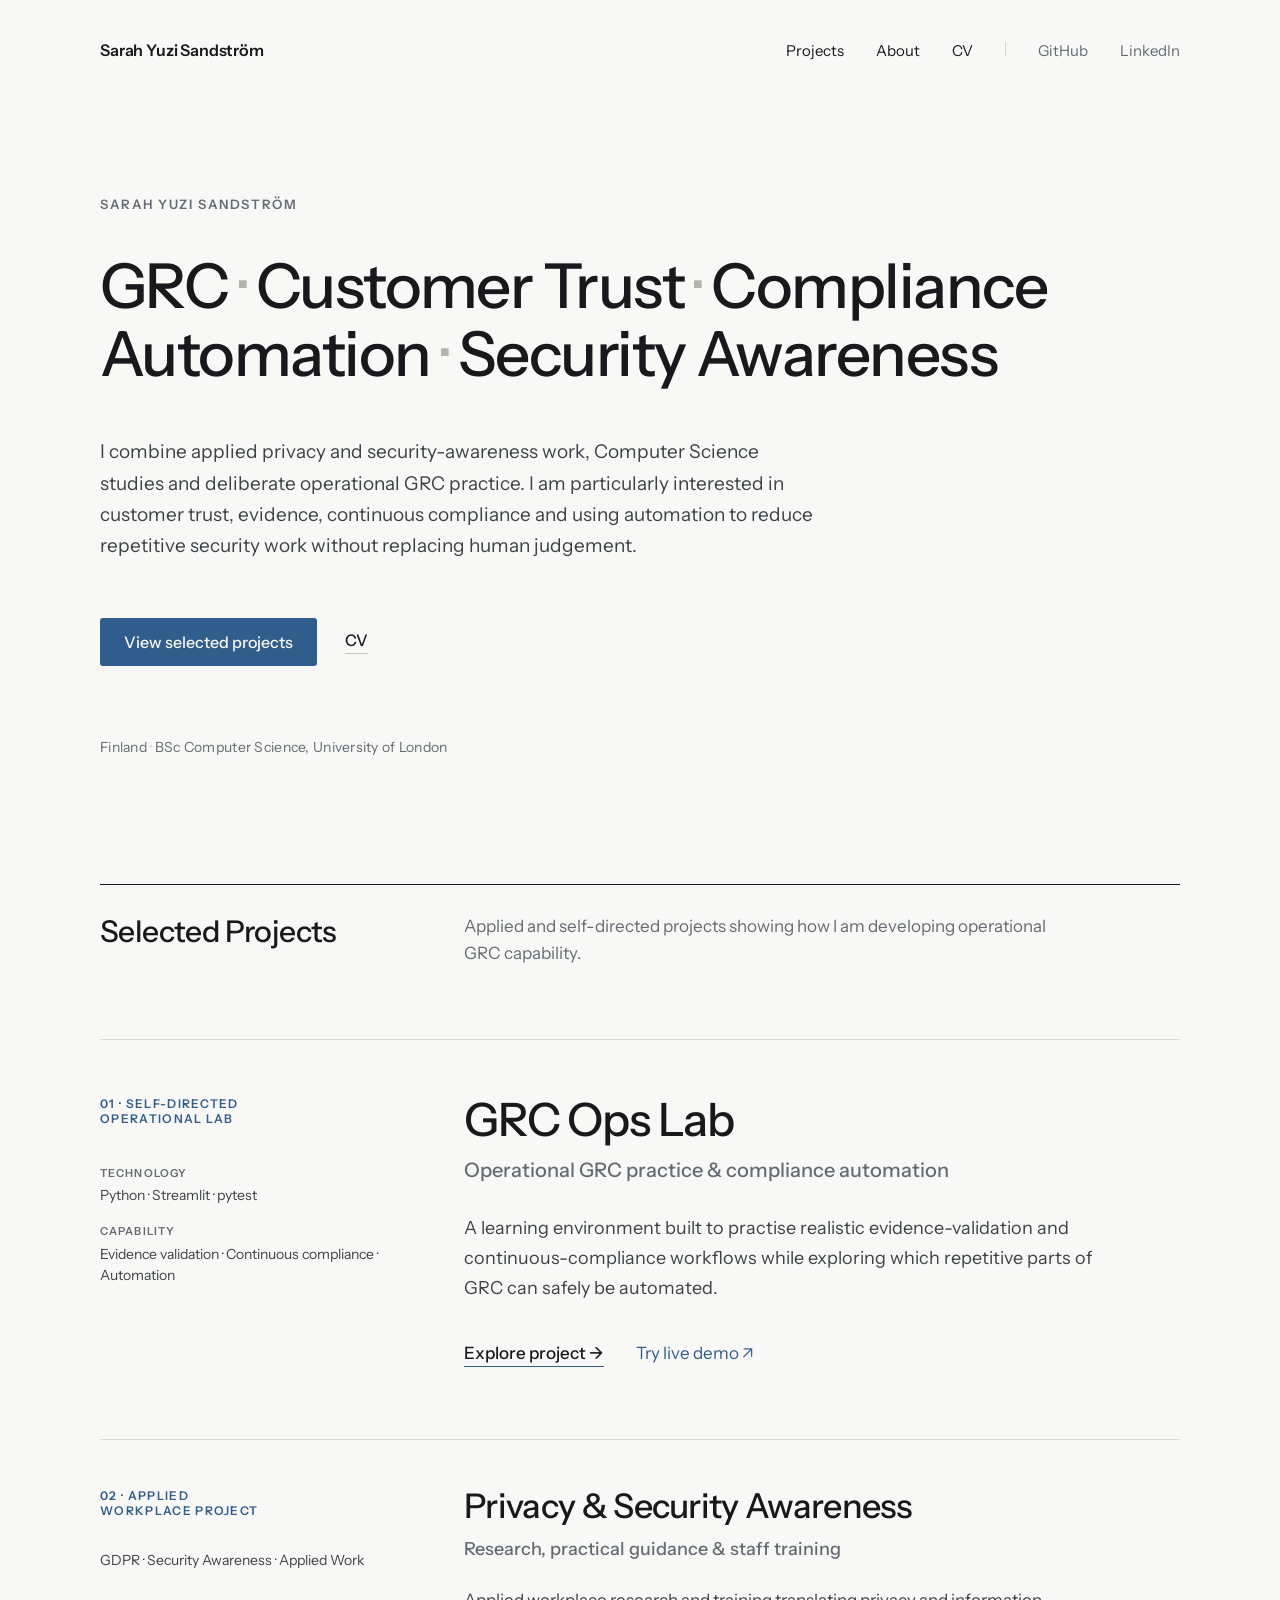
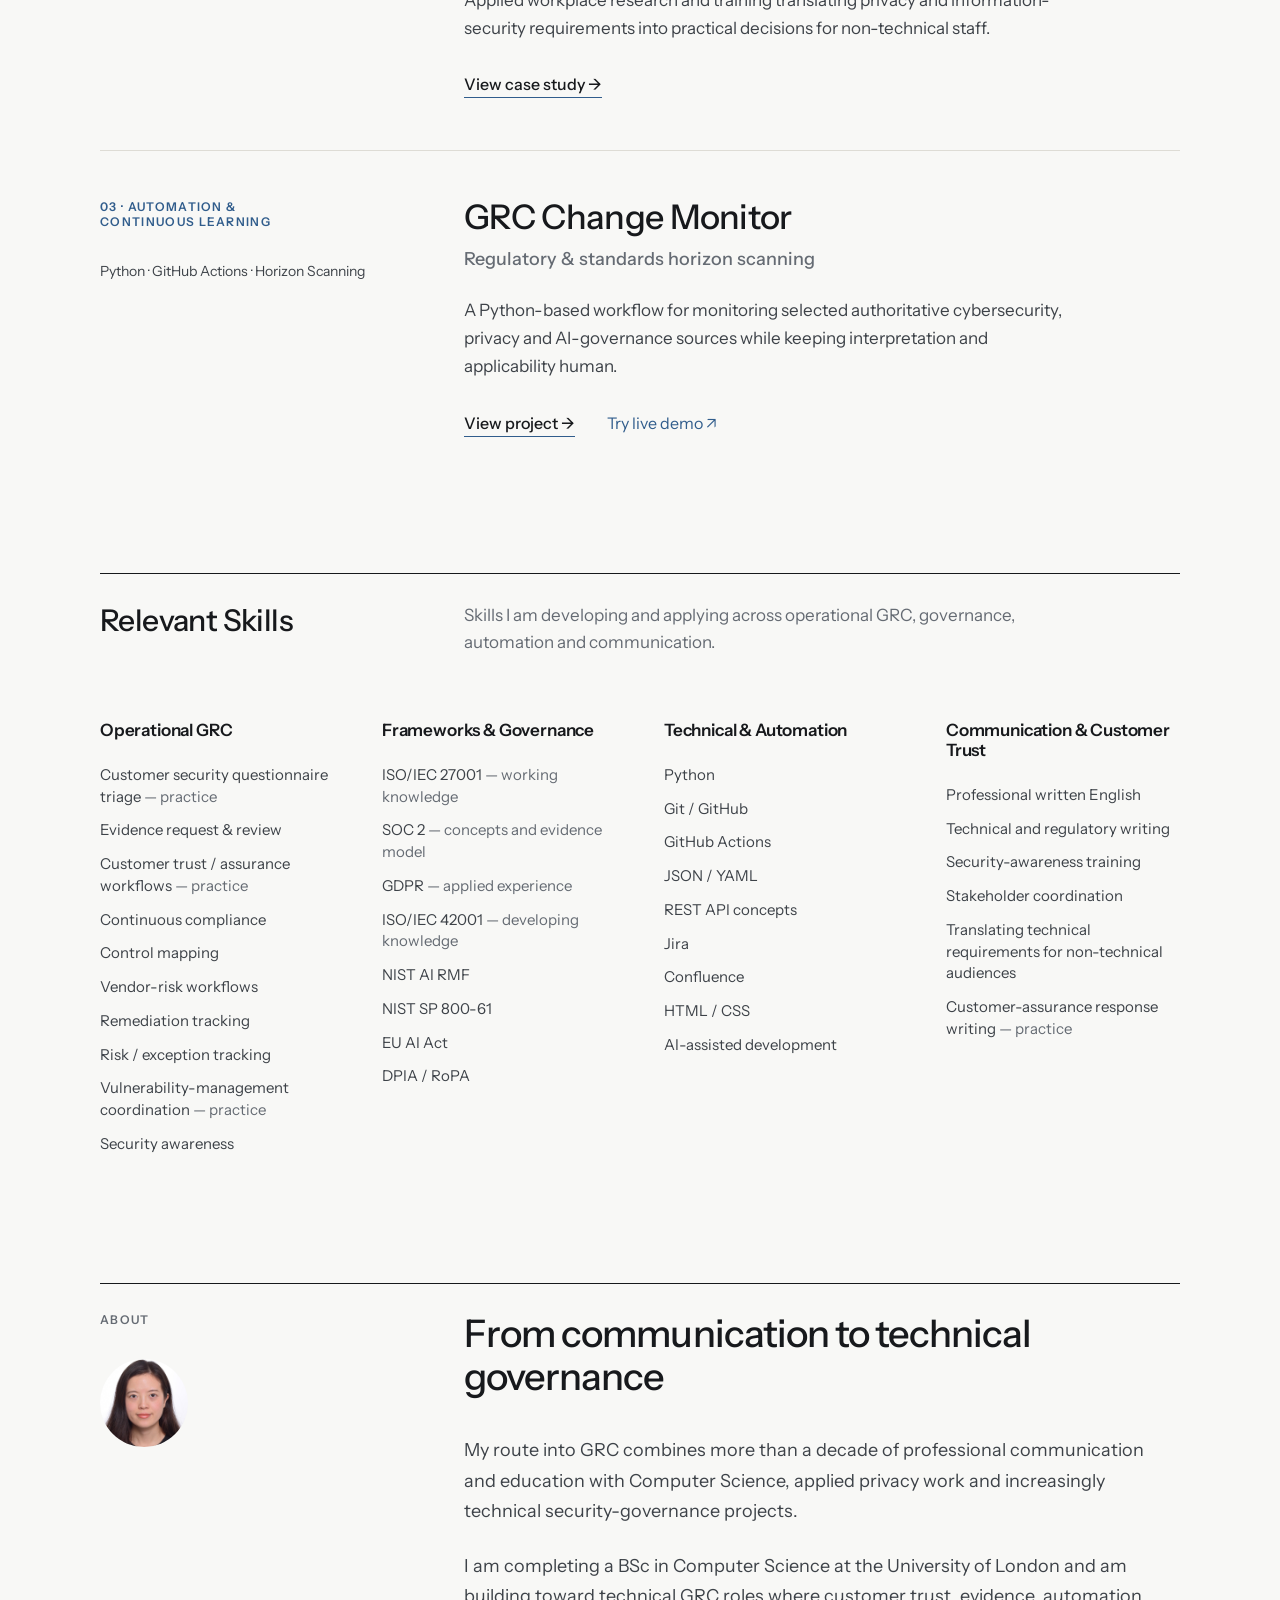
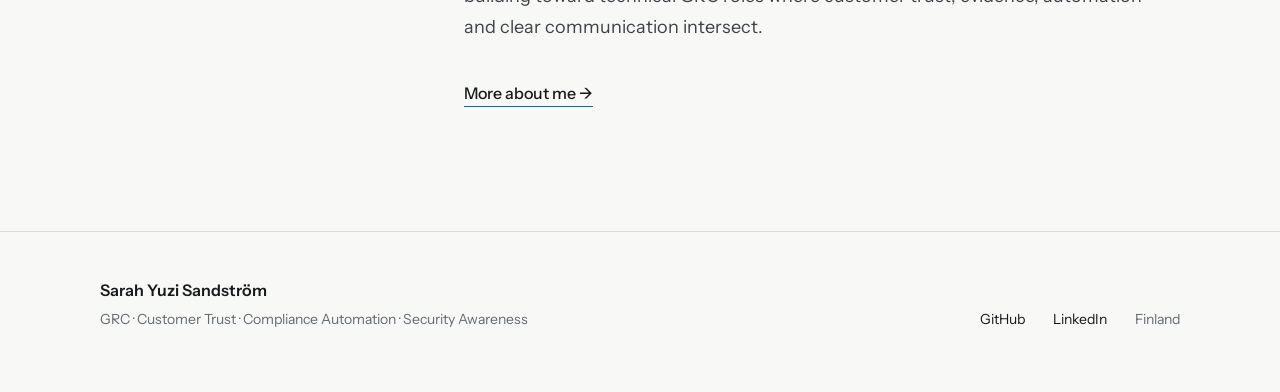
==== index.html @ 2389f72c "Deploy-ready portfolio pages and CV PDF" ====
<!DOCTYPE html>
<html lang="en">
<head>
<meta charset="utf-8">
<meta name="viewport" content="width=device-width, initial-scale=1">
<title>Sarah Yuzi Sandström — GRC, Customer Trust & Compliance Automation</title>
<meta name="description" content="Applied privacy, security-awareness and operational GRC work by Sarah Yuzi Sandström.">
<link rel="preconnect" href="https://fonts.googleapis.com">
<link rel="preconnect" href="https://fonts.gstatic.com" crossorigin>
<link href="https://fonts.googleapis.com/css2?family=Instrument+Sans:ital,wght@0,400..700;1,400..600&display=swap" rel="stylesheet">
<link rel="stylesheet" href="styles.css">
</head>
<body>
<main class="page">

<header style="max-width: 1240px; margin: 0 auto; padding: 40px 80px; display: flex; align-items: baseline; justify-content: space-between">
<a href="./" style="font-size: 16px; font-weight: 600; letter-spacing: -0.01em; color: #17191C">Sarah Yuzi Sandström</a>
<nav style="display: flex; align-items: baseline; gap: 32px; font-size: 15px">
<a href="projects/" style="color: #17191C">Projects</a>
<a href="about/" style="color: #17191C">About</a>
<a href="cv/" style="color: #17191C">CV</a>
<span style="width: 1px; height: 14px; background: #D8D7D1"></span>
<a href="https://github.com/yuzi2021" style="color: #656B73">GitHub</a>
<a href="https://www.linkedin.com/in/sarah-sandstr%C3%B6m-17338ab6/" style="color: #656B73">LinkedIn</a>
</nav>
</header>
<div style="max-width: 1240px; margin: 0 auto; padding: 96px 80px 128px">
<p style="margin: 0 0 40px; font-size: 13px; font-weight: 600; letter-spacing: 0.12em; text-transform: uppercase; color: #656B73">Sarah Yuzi Sandström</p>
<h1 style="margin: 0; max-width: 980px; font-size: 62px; line-height: 1.1; font-weight: 500; letter-spacing: -0.025em; text-wrap: balance">GRC <span style="color: #B4B2A9">·</span> Customer Trust <span style="color: #B4B2A9">·</span> Compliance Automation <span style="color: #B4B2A9">·</span> Security Awareness</h1>
<p style="margin: 48px 0 0; max-width: 720px; font-size: 19px; line-height: 1.65; color: #3D4248; text-wrap: pretty">I combine applied privacy and security-awareness work, Computer Science studies and deliberate operational GRC practice. I am particularly interested in customer trust, evidence, continuous compliance and using automation to reduce repetitive security work without replacing human judgement.</p>
<div style="margin-top: 56px; display: flex; align-items: center; gap: 28px">
<a href="projects/" style="display: inline-block; padding: 14px 24px; background: #315D8C; color: #F8F8F6; font-size: 16px; font-weight: 500; border-radius: 3px">View selected projects</a>
<a href="cv/" style="font-size: 16px; font-weight: 500; color: #17191C; border-bottom: 1px solid #C9C7BF; padding-bottom: 3px">CV</a>
</div>
<p style="margin: 72px 0 0; font-size: 14px; letter-spacing: 0.02em; color: #656B73">Finland <span style="color: #B4B2A9">·</span> BSc Computer Science, University of London</p>
</div>
<div style="max-width: 1240px; margin: 0 auto; padding: 0 80px 128px">
<div style="display: grid; grid-template-columns: 300px minmax(0, 1fr); gap: 64px; padding-bottom: 72px; border-top: 1px solid #17191C; padding-top: 28px">
<h2 style="margin: 0; font-size: 30px; font-weight: 500; letter-spacing: -0.02em">Selected Projects</h2>
<p style="margin: 0; max-width: 620px; font-size: 17px; line-height: 1.6; color: #656B73">Applied and self-directed projects showing how I am developing operational GRC capability.</p>
</div>
<article style="display: grid; grid-template-columns: 300px minmax(0, 1fr); gap: 64px; padding: 56px 0 72px; border-top: 1px solid #DEDCD5">
<div>
<p style="margin: 0; font-size: 12px; font-weight: 600; letter-spacing: 0.11em; text-transform: uppercase; color: #315D8C">01 · Self-directed<br/>operational lab</p>
<dl style="margin: 40px 0 0; display: grid; gap: 20px">
<div>
<dt style="font-size: 11px; font-weight: 600; letter-spacing: 0.1em; text-transform: uppercase; color: #656B73">Technology</dt>
<dd style="margin: 6px 0 0; font-size: 14px; color: #3D4248">Python · Streamlit · pytest</dd>
</div>
<div>
<dt style="font-size: 11px; font-weight: 600; letter-spacing: 0.1em; text-transform: uppercase; color: #656B73">Capability</dt>
<dd style="margin: 6px 0 0; font-size: 14px; line-height: 1.5; color: #3D4248">Evidence validation · Continuous compliance · Automation</dd>
</div>
</dl>
</div>
<div>
<h3 style="margin: 0; font-size: 46px; font-weight: 500; letter-spacing: -0.025em; line-height: 1.05">GRC Ops Lab</h3>
<p style="margin: 14px 0 0; font-size: 20px; font-weight: 500; color: #656B73">Operational GRC practice &amp; compliance automation</p>
<p style="margin: 32px 0 0; max-width: 660px; font-size: 18px; line-height: 1.65; color: #3D4248; text-wrap: pretty">A learning environment built to practise realistic evidence-validation and continuous-compliance workflows while exploring which repetitive parts of GRC can safely be automated.</p>
<div style="margin-top: 40px; display: flex; align-items: baseline; gap: 32px">
<a href="projects/grc-ops-lab/" style="font-size: 17px; font-weight: 500; color: #17191C; border-bottom: 1px solid #315D8C; padding-bottom: 3px">Explore project →</a>
<a href="https://grc-ops-lab-we3hi8j6vqdancbne495xv.streamlit.app/" style="font-size: 17px; color: #315D8C">Try live demo ↗</a>
</div>
</div>
</article>
<article style="display: grid; grid-template-columns: 300px minmax(0, 1fr); gap: 64px; padding: 48px 0 56px; border-top: 1px solid #DEDCD5">
<div>
<p style="margin: 0; font-size: 12px; font-weight: 600; letter-spacing: 0.11em; text-transform: uppercase; color: #315D8C">02 · Applied<br/>workplace project</p>
<p style="margin: 32px 0 0; font-size: 14px; line-height: 1.5; color: #3D4248">GDPR · Security Awareness · Applied Work</p>
</div>
<div>
<h3 style="margin: 0; font-size: 34px; font-weight: 500; letter-spacing: -0.02em; line-height: 1.1">Privacy &amp; Security Awareness</h3>
<p style="margin: 12px 0 0; font-size: 18px; font-weight: 500; color: #656B73">Research, practical guidance &amp; staff training</p>
<p style="margin: 26px 0 0; max-width: 620px; font-size: 17px; line-height: 1.65; color: #3D4248; text-wrap: pretty">Applied workplace research and training translating privacy and information-security requirements into practical decisions for non-technical staff.</p>
<div style="margin-top: 32px">
<a href="projects/privacy-security-awareness/" style="font-size: 16px; font-weight: 500; color: #17191C; border-bottom: 1px solid #315D8C; padding-bottom: 3px">View case study →</a>
</div>
</div>
</article>
<article style="display: grid; grid-template-columns: 300px minmax(0, 1fr); gap: 64px; padding: 48px 0 8px; border-top: 1px solid #DEDCD5">
<div>
<p style="margin: 0; font-size: 12px; font-weight: 600; letter-spacing: 0.11em; text-transform: uppercase; color: #315D8C">03 · Automation &amp;<br/>continuous learning</p>
<p style="margin: 32px 0 0; font-size: 14px; line-height: 1.5; color: #3D4248">Python · GitHub Actions · Horizon Scanning</p>
</div>
<div>
<div style="display: flex; align-items: baseline; gap: 16px; flex-wrap: wrap">
<h3 style="margin: 0; font-size: 34px; font-weight: 500; letter-spacing: -0.02em; line-height: 1.1">GRC Change Monitor</h3>
</div>
<p style="margin: 12px 0 0; font-size: 18px; font-weight: 500; color: #656B73">Regulatory &amp; standards horizon scanning</p>
<p style="margin: 26px 0 0; max-width: 620px; font-size: 17px; line-height: 1.65; color: #3D4248; text-wrap: pretty">A Python-based workflow for monitoring selected authoritative cybersecurity, privacy and AI-governance sources while keeping interpretation and applicability human.</p>
<div style="margin-top: 32px; display: flex; align-items: baseline; gap: 32px">
<a href="projects/grc-change-monitor/" style="font-size: 16px; font-weight: 500; color: #17191C; border-bottom: 1px solid #315D8C; padding-bottom: 3px">View project →</a>
<a href="https://grc-change-monitor-jvw82ubppznh6rcf3b8rhe.streamlit.app/" style="font-size: 16px; color: #315D8C">Try live demo ↗</a>
</div>
</div>
</article>
</div>
<div style="max-width: 1240px; margin: 0 auto; padding: 0 80px 128px">
<div style="display: grid; grid-template-columns: 300px minmax(0, 1fr); gap: 64px; border-top: 1px solid #17191C; padding-top: 28px; padding-bottom: 64px">
<h2 style="margin: 0; font-size: 30px; font-weight: 500; letter-spacing: -0.02em">Relevant Skills</h2>
<p style="margin: 0; max-width: 620px; font-size: 17px; line-height: 1.6; color: #656B73">Skills I am developing and applying across operational GRC, governance, automation and communication.</p>
</div>
<div style="display: grid; grid-template-columns: repeat(4, minmax(0, 1fr)); gap: 48px">
<div>
<h3 style="margin: 0 0 24px; font-size: 17px; font-weight: 600; letter-spacing: -0.01em">Operational GRC</h3>
<ul style="margin: 0; padding: 0; list-style: none; display: grid; gap: 12px; font-size: 15px; line-height: 1.45; color: #3D4248">
<li>Customer security questionnaire triage <span style="color: #656B73">— practice</span></li>
<li>Evidence request &amp; review</li>
<li>Customer trust / assurance workflows <span style="color: #656B73">— practice</span></li>
<li>Continuous compliance</li>
<li>Control mapping</li>
<li>Vendor-risk workflows</li>
<li>Remediation tracking</li>
<li>Risk / exception tracking</li>
<li>Vulnerability-management coordination <span style="color: #656B73">— practice</span></li>
<li>Security awareness</li>
</ul>
</div>
<div>
<h3 style="margin: 0 0 24px; font-size: 17px; font-weight: 600; letter-spacing: -0.01em">Frameworks &amp; Governance</h3>
<ul style="margin: 0; padding: 0; list-style: none; display: grid; gap: 12px; font-size: 15px; line-height: 1.45; color: #3D4248">
<li>ISO/IEC 27001 <span style="color: #656B73">— working knowledge</span></li>
<li>SOC 2 <span style="color: #656B73">— concepts and evidence model</span></li>
<li>GDPR <span style="color: #656B73">— applied experience</span></li>
<li>ISO/IEC 42001 <span style="color: #656B73">— developing knowledge</span></li>
<li>NIST AI RMF</li>
<li>NIST SP 800-61</li>
<li>EU AI Act</li>
<li>DPIA / RoPA</li>
</ul>
</div>
<div>
<h3 style="margin: 0 0 24px; font-size: 17px; font-weight: 600; letter-spacing: -0.01em">Technical &amp; Automation</h3>
<ul style="margin: 0; padding: 0; list-style: none; display: grid; gap: 12px; font-size: 15px; line-height: 1.45; color: #3D4248">
<li>Python</li>
<li>Git / GitHub</li>
<li>GitHub Actions</li>
<li>JSON / YAML</li>
<li>REST API concepts</li>
<li>Jira</li>
<li>Confluence</li>
<li>HTML / CSS</li>
<li>AI-assisted development</li>
</ul>
</div>
<div>
<h3 style="margin: 0 0 24px; font-size: 17px; font-weight: 600; letter-spacing: -0.01em">Communication &amp; Customer Trust</h3>
<ul style="margin: 0; padding: 0; list-style: none; display: grid; gap: 12px; font-size: 15px; line-height: 1.45; color: #3D4248">
<li>Professional written English</li>
<li>Technical and regulatory writing</li>
<li>Security-awareness training</li>
<li>Stakeholder coordination</li>
<li>Translating technical requirements for non-technical audiences</li>
<li>Customer-assurance response writing <span style="color: #656B73">— practice</span></li>
</ul>
</div>
</div>
</div>
<div style="max-width: 1240px; margin: 0 auto; padding: 0 80px 128px">
<div style="border-top: 1px solid #17191C; padding-top: 28px; display: grid; grid-template-columns: 300px minmax(0, 1fr); gap: 64px">
<div>
<p style="margin: 0; font-size: 12px; font-weight: 600; letter-spacing: 0.11em; text-transform: uppercase; color: #656B73">About</p>
<img alt="Sarah Yuzi Sandström" height="88" src="sarah-sandstrom.jpeg" style="display: block; width: 88px; height: 88px; border-radius: 50%; object-fit: cover; margin-top: 32px" width="88"/>
</div>
<div>
<h2 style="margin: 0; max-width: 720px; font-size: 38px; font-weight: 500; letter-spacing: -0.025em; line-height: 1.15">From communication to technical governance</h2>
<p style="margin: 36px 0 0; max-width: 700px; font-size: 18px; line-height: 1.7; color: #3D4248; text-wrap: pretty">My route into GRC combines more than a decade of professional communication and education with Computer Science, applied privacy work and increasingly technical security-governance projects.</p>
<p style="margin: 24px 0 0; max-width: 700px; font-size: 18px; line-height: 1.7; color: #3D4248; text-wrap: pretty">I am completing a BSc in Computer Science at the University of London and am building toward technical GRC roles where customer trust, evidence, automation and clear communication intersect.</p>
<div style="margin-top: 40px">
<a href="about/" style="font-size: 16px; font-weight: 500; color: #17191C; border-bottom: 1px solid #315D8C; padding-bottom: 3px">More about me →</a>
</div>
</div>
</div>
</div>
<footer style="border-top: 1px solid #DEDCD5">
<div style="max-width: 1240px; margin: 0 auto; padding: 48px 80px 64px; display: flex; align-items: flex-end; justify-content: space-between; gap: 48px">
<div>
<p style="margin: 0; font-size: 16px; font-weight: 600">Sarah Yuzi Sandström</p>
<p style="margin: 10px 0 0; font-size: 14px; color: #656B73">GRC · Customer Trust · Compliance Automation · Security Awareness</p>
</div>
<div style="display: flex; align-items: baseline; gap: 28px; font-size: 14px">
<a href="https://github.com/yuzi2021" style="color: #17191C">GitHub</a>
<a href="https://www.linkedin.com/in/sarah-sandstr%C3%B6m-17338ab6/" style="color: #17191C">LinkedIn</a>
<span style="color: #656B73">Finland</span>
</div>
</div>
</footer>

</main>
</body>
</html>
---- styles.css ----
/* ---- base ---- */
* { box-sizing: border-box; }
html { -webkit-text-size-adjust: 100%; }
body {
  margin: 0;
  background: #F8F8F6;
  color: #17191C;
  font-family: "Instrument Sans", system-ui, -apple-system, Segoe UI, Roboto, sans-serif;
}
a { color: #315D8C; text-decoration: none; }
a:hover { color: #17191C; }
img { max-width: 100%; height: auto; }
.page { width: 100%; }

/* The extracted desktop markup centres its own content with
   max-width:1240px containers, so the page is already fluid down to
   ~1240px. Below that, the rules here fold in the mobile layout. */

/* ================= tablet / small desktop ================= */
@media (max-width: 1100px) {
  /* four-column skills grid -> two columns */
  [style*="repeat(4, minmax(0, 1fr))"] { grid-template-columns: 1fr 1fr !important; gap: 40px !important; }
}

/* ================= mobile ================= */
@media (max-width: 820px) {
  /* any "sidebar + content" grid (300px/250px/220px/200px/120px ... + 1fr) -> stack */
  [style*="px minmax(0, 1fr)"] { grid-template-columns: 1fr !important; gap: 20px !important; }
  /* two-/four-column grids -> single column */
  [style*="repeat(2, minmax(0, 1fr))"] { grid-template-columns: 1fr !important; }
  [style*="repeat(4, minmax(0, 1fr))"] { grid-template-columns: 1fr !important; gap: 32px !important; }
  [style*="minmax(0, 1.55fr)"]        { grid-template-columns: 1fr !important; gap: 24px !important; }

  /* safety net: neutralise any residual fixed artboard width */
  [style*="width: 1440px"] { width: 100% !important; }

  /* reduce the wide 80px horizontal padding on content containers */
  [style*="padding: 0 80px 128px"]  { padding: 0 24px 72px !important; }
  [style*="padding: 0 80px 120px"]  { padding: 0 24px 64px !important; }
  [style*="padding: 48px 80px 64px"]{ padding: 32px 24px 44px !important; }
  [style*="padding: 40px 80px"]     { padding: 22px 24px !important; }
  [style*="padding: 88px 80px 120px"]{ padding: 52px 24px 72px !important; }
  [style*="padding: 96px 80px 128px"]{ padding: 56px 24px 80px !important; }
  [style*="padding: 88px 80px 112px"]{ padding: 52px 24px 68px !important; }
  [style*="padding: 88px 80px 104px"]{ padding: 52px 24px 64px !important; }

  /* header/nav: let the top bar wrap instead of overflowing */
  header { flex-wrap: wrap !important; gap: 14px 20px !important; }
  header nav { flex-wrap: wrap !important; gap: 12px 18px !important; row-gap: 10px !important; }

  /* scale down oversized display type */
  [style*="font-size: 76px"], [style*="font-size: 72px"],
  [style*="font-size: 68px"], [style*="font-size: 62px"] { font-size: 34px !important; line-height: 1.12 !important; }
  [style*="font-size: 52px"], [style*="font-size: 46px"] { font-size: 30px !important; line-height: 1.14 !important; }
  [style*="font-size: 42px"], [style*="font-size: 40px"],
  [style*="font-size: 38px"] { font-size: 27px !important; line-height: 1.18 !important; }
  [style*="font-size: 36px"], [style*="font-size: 34px"] { font-size: 24px !important; line-height: 1.2 !important; }
  [style*="font-size: 32px"], [style*="font-size: 30px"] { font-size: 23px !important; line-height: 1.22 !important; }

  /* trim very large body text a touch */
  [style*="font-size: 20px"], [style*="font-size: 19px"] { font-size: 17px !important; }
}

/* ================= narrow phones ================= */
@media (max-width: 480px) {
  [style*="padding: 0 80px 128px"]  { padding: 0 18px 56px !important; }
  [style*="padding: 0 80px 120px"]  { padding: 0 18px 52px !important; }
  [style*="padding: 40px 80px"]     { padding: 18px 18px !important; }
  [style*="padding: 96px 80px 128px"]{ padding: 40px 18px 60px !important; }
  [style*="padding: 88px 80px 120px"]{ padding: 40px 18px 56px !important; }
}
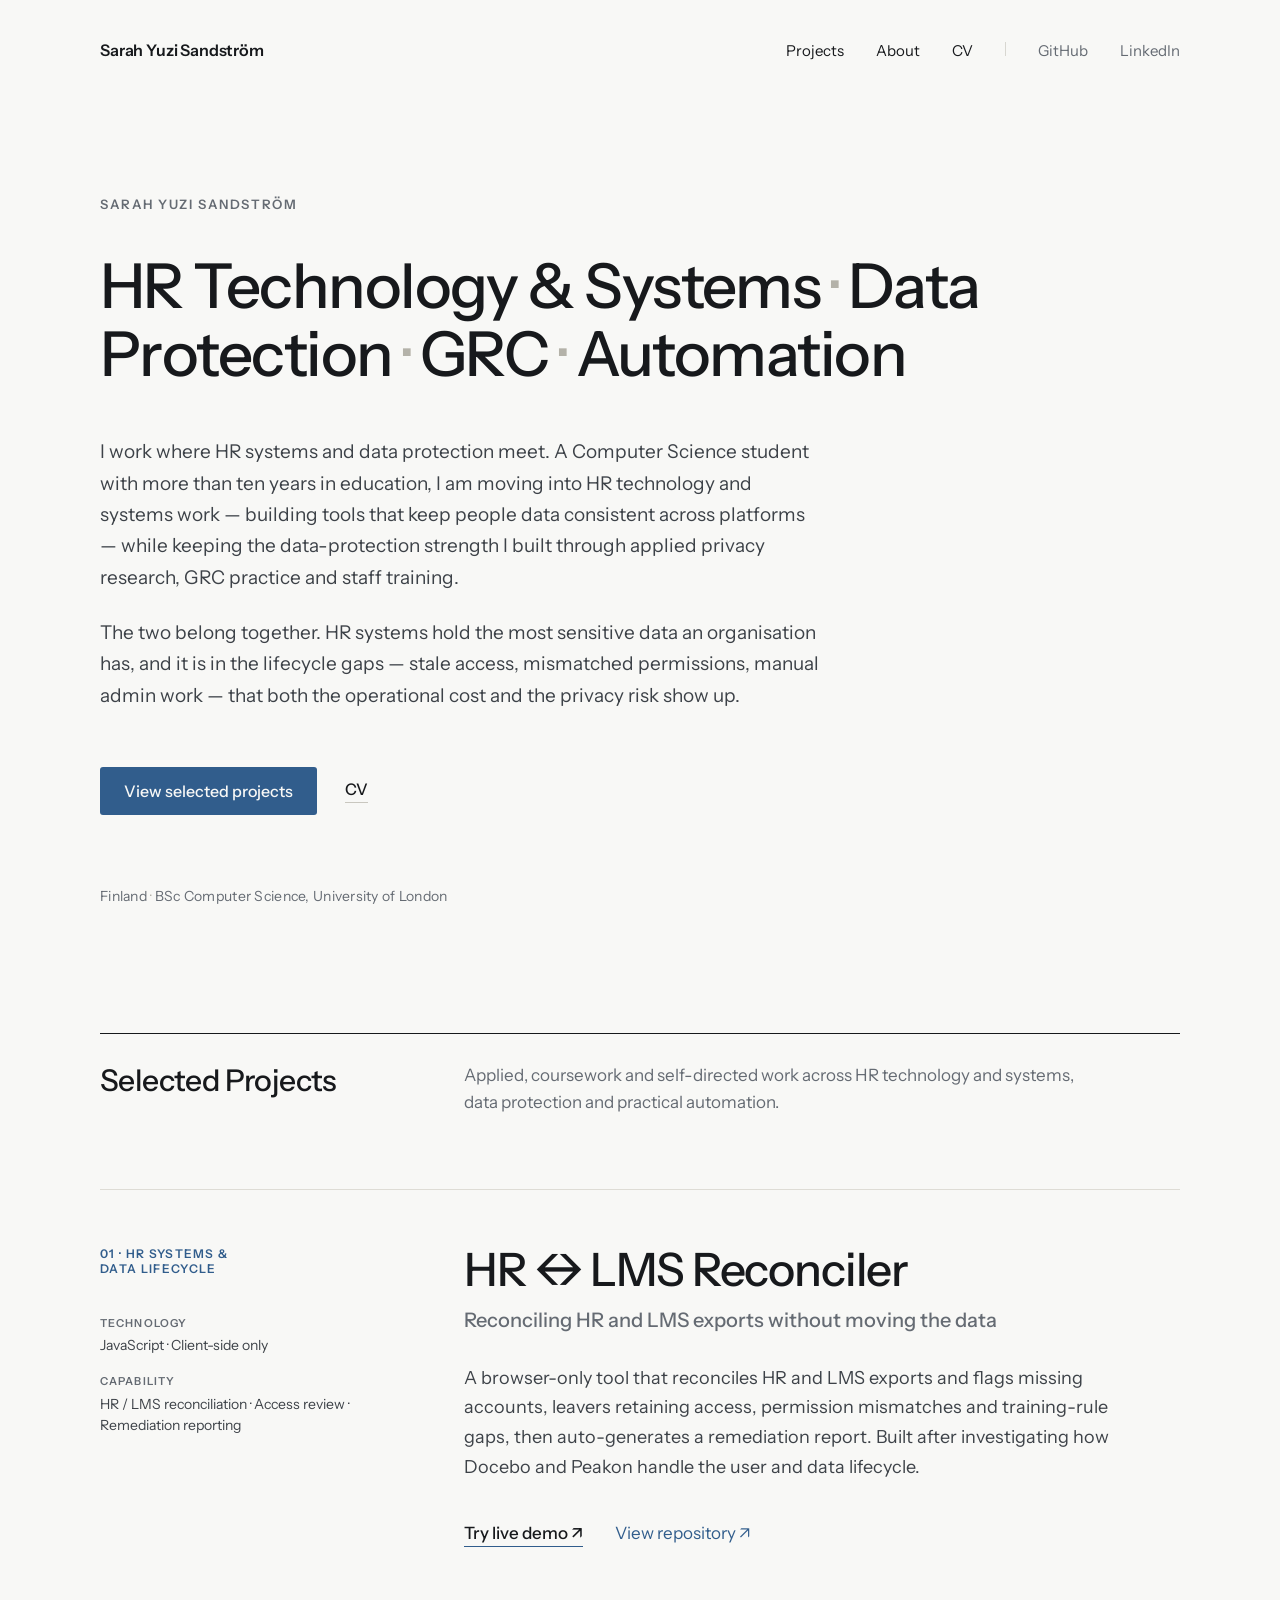
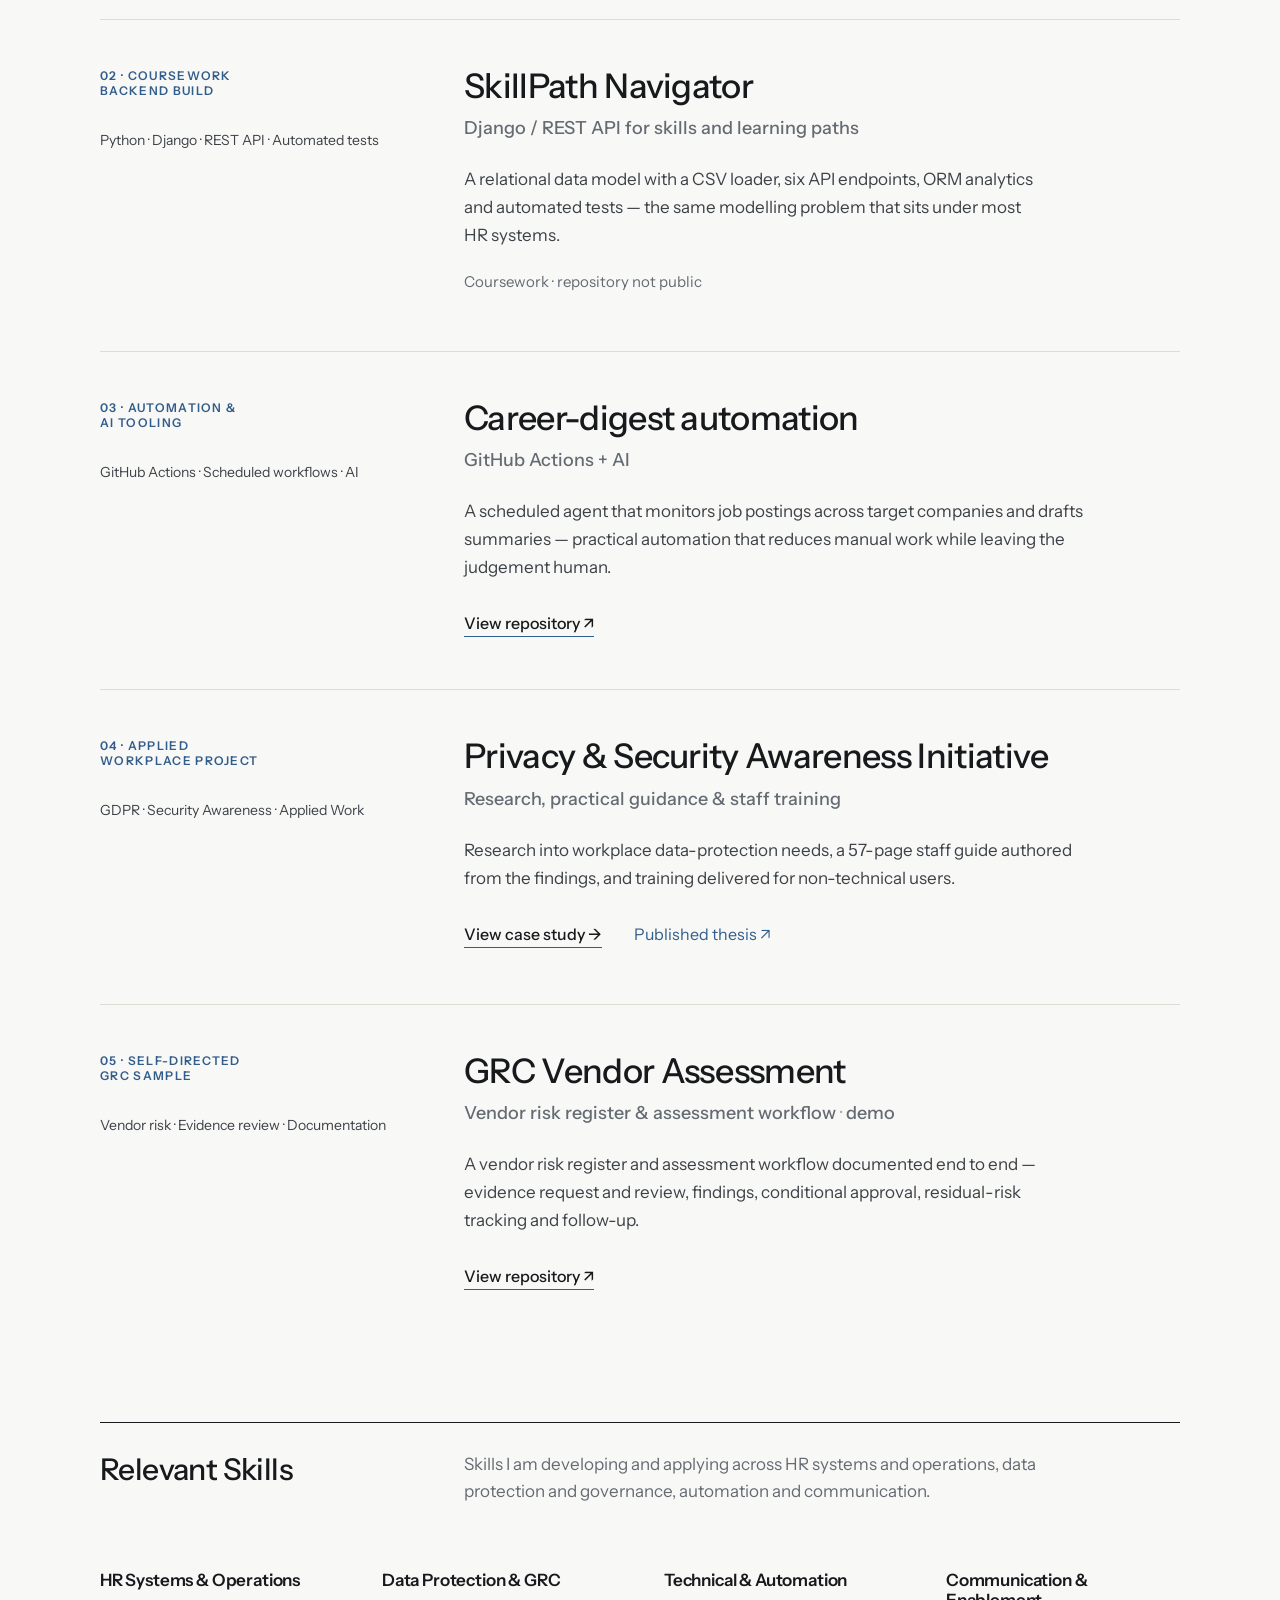
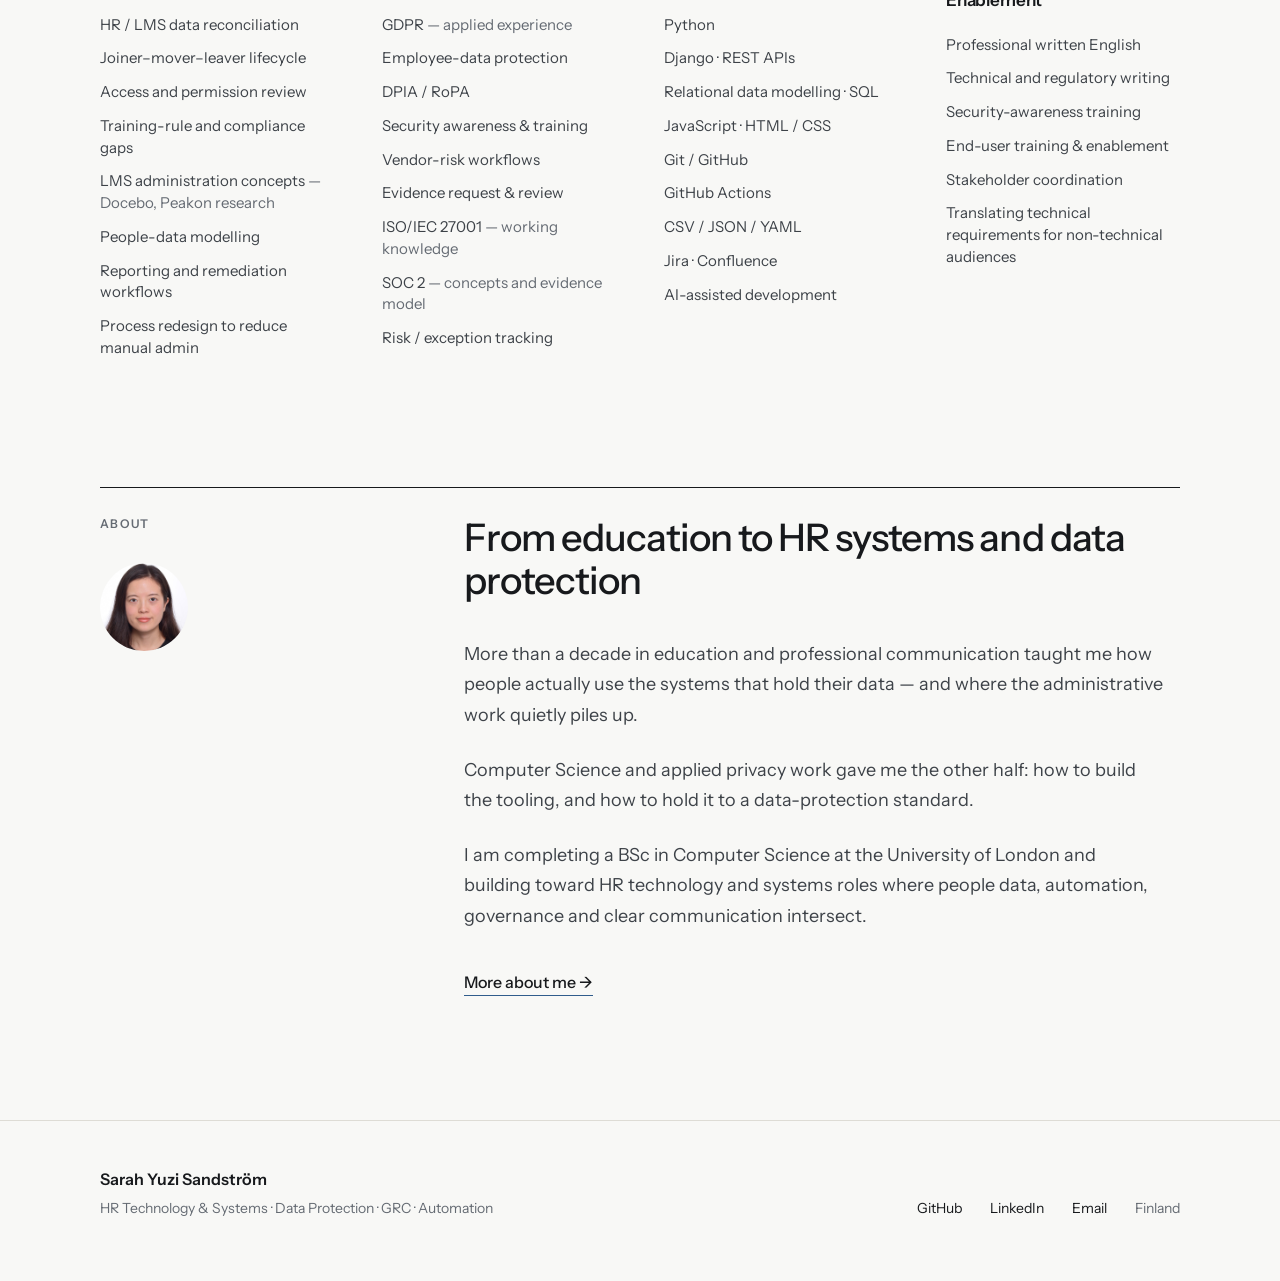
==== commit aa120065: "Refresh portfolio for HR tech and data protection positioning Rebuild the projects section around fi" ====
--- a/index.html
+++ b/index.html
@@ -3,8 +3,8 @@
 <head>
 <meta charset="utf-8">
 <meta name="viewport" content="width=device-width, initial-scale=1">
-<title>Sarah Yuzi Sandström — GRC, Customer Trust & Compliance Automation</title>
-<meta name="description" content="Applied privacy, security-awareness and operational GRC work by Sarah Yuzi Sandström.">
+<title>Sarah Yuzi Sandström — HR Technology &amp; Systems · Data Protection · GRC</title>
+<meta name="description" content="HR technology and systems work grounded in data protection and GRC, by Sarah Yuzi Sandström.">
 <link rel="preconnect" href="https://fonts.googleapis.com">
 <link rel="preconnect" href="https://fonts.gstatic.com" crossorigin>
 <link href="https://fonts.googleapis.com/css2?family=Instrument+Sans:ital,wght@0,400..700;1,400..600&display=swap" rel="stylesheet">
@@ -26,8 +26,9 @@
 </header>
 <div style="max-width: 1240px; margin: 0 auto; padding: 96px 80px 128px">
 <p style="margin: 0 0 40px; font-size: 13px; font-weight: 600; letter-spacing: 0.12em; text-transform: uppercase; color: #656B73">Sarah Yuzi Sandström</p>
-<h1 style="margin: 0; max-width: 980px; font-size: 62px; line-height: 1.1; font-weight: 500; letter-spacing: -0.025em; text-wrap: balance">GRC <span style="color: #B4B2A9">·</span> Customer Trust <span style="color: #B4B2A9">·</span> Compliance Automation <span style="color: #B4B2A9">·</span> Security Awareness</h1>
-<p style="margin: 48px 0 0; max-width: 720px; font-size: 19px; line-height: 1.65; color: #3D4248; text-wrap: pretty">I combine applied privacy and security-awareness work, Computer Science studies and deliberate operational GRC practice. I am particularly interested in customer trust, evidence, continuous compliance and using automation to reduce repetitive security work without replacing human judgement.</p>
+<h1 style="margin: 0; max-width: 980px; font-size: 62px; line-height: 1.1; font-weight: 500; letter-spacing: -0.025em; text-wrap: balance">HR Technology &amp; Systems <span style="color: #B4B2A9">·</span> Data Protection <span style="color: #B4B2A9">·</span> GRC <span style="color: #B4B2A9">·</span> Automation</h1>
+<p style="margin: 48px 0 0; max-width: 720px; font-size: 19px; line-height: 1.65; color: #3D4248; text-wrap: pretty">I work where HR systems and data protection meet. A Computer Science student with more than ten years in education, I am moving into HR technology and systems work — building tools that keep people data consistent across platforms — while keeping the data-protection strength I built through applied privacy research, GRC practice and staff training.</p>
+<p style="margin: 24px 0 0; max-width: 720px; font-size: 19px; line-height: 1.65; color: #3D4248; text-wrap: pretty">The two belong together. HR systems hold the most sensitive data an organisation has, and it is in the lifecycle gaps — stale access, mismatched permissions, manual admin work — that both the operational cost and the privacy risk show up.</p>
 <div style="margin-top: 56px; display: flex; align-items: center; gap: 28px">
 <a href="projects/" style="display: inline-block; padding: 14px 24px; background: #315D8C; color: #F8F8F6; font-size: 16px; font-weight: 500; border-radius: 3px">View selected projects</a>
 <a href="cv/" style="font-size: 16px; font-weight: 500; color: #17191C; border-bottom: 1px solid #C9C7BF; padding-bottom: 3px">CV</a>
@@ -37,60 +38,84 @@
 <div style="max-width: 1240px; margin: 0 auto; padding: 0 80px 128px">
 <div style="display: grid; grid-template-columns: 300px minmax(0, 1fr); gap: 64px; padding-bottom: 72px; border-top: 1px solid #17191C; padding-top: 28px">
 <h2 style="margin: 0; font-size: 30px; font-weight: 500; letter-spacing: -0.02em">Selected Projects</h2>
-<p style="margin: 0; max-width: 620px; font-size: 17px; line-height: 1.6; color: #656B73">Applied and self-directed projects showing how I am developing operational GRC capability.</p>
+<p style="margin: 0; max-width: 620px; font-size: 17px; line-height: 1.6; color: #656B73">Applied, coursework and self-directed work across HR technology and systems, data protection and practical automation.</p>
 </div>
 <article style="display: grid; grid-template-columns: 300px minmax(0, 1fr); gap: 64px; padding: 56px 0 72px; border-top: 1px solid #DEDCD5">
 <div>
-<p style="margin: 0; font-size: 12px; font-weight: 600; letter-spacing: 0.11em; text-transform: uppercase; color: #315D8C">01 · Self-directed<br/>operational lab</p>
+<p style="margin: 0; font-size: 12px; font-weight: 600; letter-spacing: 0.11em; text-transform: uppercase; color: #315D8C">01 · HR systems &amp;<br/>data lifecycle</p>
 <dl style="margin: 40px 0 0; display: grid; gap: 20px">
 <div>
 <dt style="font-size: 11px; font-weight: 600; letter-spacing: 0.1em; text-transform: uppercase; color: #656B73">Technology</dt>
-<dd style="margin: 6px 0 0; font-size: 14px; color: #3D4248">Python · Streamlit · pytest</dd>
+<dd style="margin: 6px 0 0; font-size: 14px; color: #3D4248">JavaScript · Client-side only</dd>
 </div>
 <div>
 <dt style="font-size: 11px; font-weight: 600; letter-spacing: 0.1em; text-transform: uppercase; color: #656B73">Capability</dt>
-<dd style="margin: 6px 0 0; font-size: 14px; line-height: 1.5; color: #3D4248">Evidence validation · Continuous compliance · Automation</dd>
+<dd style="margin: 6px 0 0; font-size: 14px; line-height: 1.5; color: #3D4248">HR / LMS reconciliation · Access review · Remediation reporting</dd>
 </div>
 </dl>
 </div>
 <div>
-<h3 style="margin: 0; font-size: 46px; font-weight: 500; letter-spacing: -0.025em; line-height: 1.05">GRC Ops Lab</h3>
-<p style="margin: 14px 0 0; font-size: 20px; font-weight: 500; color: #656B73">Operational GRC practice &amp; compliance automation</p>
-<p style="margin: 32px 0 0; max-width: 660px; font-size: 18px; line-height: 1.65; color: #3D4248; text-wrap: pretty">A learning environment built to practise realistic evidence-validation and continuous-compliance workflows while exploring which repetitive parts of GRC can safely be automated.</p>
+<h3 style="margin: 0; font-size: 46px; font-weight: 500; letter-spacing: -0.025em; line-height: 1.05">HR ↔ LMS Reconciler</h3>
+<p style="margin: 14px 0 0; font-size: 20px; font-weight: 500; color: #656B73">Reconciling HR and LMS exports without moving the data</p>
+<p style="margin: 32px 0 0; max-width: 660px; font-size: 18px; line-height: 1.65; color: #3D4248; text-wrap: pretty">A browser-only tool that reconciles HR and LMS exports and flags missing accounts, leavers retaining access, permission mismatches and training-rule gaps, then auto-generates a remediation report. Built after investigating how Docebo and Peakon handle the user and data lifecycle.</p>
 <div style="margin-top: 40px; display: flex; align-items: baseline; gap: 32px">
-<a href="projects/grc-ops-lab/" style="font-size: 17px; font-weight: 500; color: #17191C; border-bottom: 1px solid #315D8C; padding-bottom: 3px">Explore project →</a>
-<a href="https://grc-ops-lab-we3hi8j6vqdancbne495xv.streamlit.app/" style="font-size: 17px; color: #315D8C">Try live demo ↗</a>
+<a href="https://yuzi2021.github.io/hr-lms-reconciler/" style="font-size: 17px; font-weight: 500; color: #17191C; border-bottom: 1px solid #315D8C; padding-bottom: 3px">Try live demo ↗</a>
+<a href="https://github.com/yuzi2021/hr-lms-reconciler" style="font-size: 17px; color: #315D8C">View repository ↗</a>
 </div>
 </div>
 </article>
 <article style="display: grid; grid-template-columns: 300px minmax(0, 1fr); gap: 64px; padding: 48px 0 56px; border-top: 1px solid #DEDCD5">
 <div>
-<p style="margin: 0; font-size: 12px; font-weight: 600; letter-spacing: 0.11em; text-transform: uppercase; color: #315D8C">02 · Applied<br/>workplace project</p>
+<p style="margin: 0; font-size: 12px; font-weight: 600; letter-spacing: 0.11em; text-transform: uppercase; color: #315D8C">02 · Coursework<br/>backend build</p>
+<p style="margin: 32px 0 0; font-size: 14px; line-height: 1.5; color: #3D4248">Python · Django · REST API · Automated tests</p>
+</div>
+<div>
+<h3 style="margin: 0; font-size: 34px; font-weight: 500; letter-spacing: -0.02em; line-height: 1.1">SkillPath Navigator</h3>
+<p style="margin: 12px 0 0; font-size: 18px; font-weight: 500; color: #656B73">Django / REST API for skills and learning paths</p>
+<p style="margin: 26px 0 0; max-width: 620px; font-size: 17px; line-height: 1.65; color: #3D4248; text-wrap: pretty">A relational data model with a CSV loader, six API endpoints, ORM analytics and automated tests — the same modelling problem that sits under most HR systems.</p>
+<p style="margin: 20px 0 0; max-width: 620px; font-size: 15px; line-height: 1.7; color: #656B73">Coursework · repository not public</p>
+</div>
+</article>
+<article style="display: grid; grid-template-columns: 300px minmax(0, 1fr); gap: 64px; padding: 48px 0 56px; border-top: 1px solid #DEDCD5">
+<div>
+<p style="margin: 0; font-size: 12px; font-weight: 600; letter-spacing: 0.11em; text-transform: uppercase; color: #315D8C">03 · Automation &amp;<br/>AI tooling</p>
+<p style="margin: 32px 0 0; font-size: 14px; line-height: 1.5; color: #3D4248">GitHub Actions · Scheduled workflows · AI</p>
+</div>
+<div>
+<h3 style="margin: 0; font-size: 34px; font-weight: 500; letter-spacing: -0.02em; line-height: 1.1">Career-digest automation</h3>
+<p style="margin: 12px 0 0; font-size: 18px; font-weight: 500; color: #656B73">GitHub Actions + AI</p>
+<p style="margin: 26px 0 0; max-width: 620px; font-size: 17px; line-height: 1.65; color: #3D4248; text-wrap: pretty">A scheduled agent that monitors job postings across target companies and drafts summaries — practical automation that reduces manual work while leaving the judgement human.</p>
+<div style="margin-top: 32px">
+<a href="https://github.com/yuzi2021/ai-digest-agent-demo" style="font-size: 16px; font-weight: 500; color: #17191C; border-bottom: 1px solid #315D8C; padding-bottom: 3px">View repository ↗</a>
+</div>
+</div>
+</article>
+<article style="display: grid; grid-template-columns: 300px minmax(0, 1fr); gap: 64px; padding: 48px 0 56px; border-top: 1px solid #DEDCD5">
+<div>
+<p style="margin: 0; font-size: 12px; font-weight: 600; letter-spacing: 0.11em; text-transform: uppercase; color: #315D8C">04 · Applied<br/>workplace project</p>
 <p style="margin: 32px 0 0; font-size: 14px; line-height: 1.5; color: #3D4248">GDPR · Security Awareness · Applied Work</p>
 </div>
 <div>
-<h3 style="margin: 0; font-size: 34px; font-weight: 500; letter-spacing: -0.02em; line-height: 1.1">Privacy &amp; Security Awareness</h3>
+<h3 style="margin: 0; font-size: 34px; font-weight: 500; letter-spacing: -0.02em; line-height: 1.1">Privacy &amp; Security Awareness Initiative</h3>
 <p style="margin: 12px 0 0; font-size: 18px; font-weight: 500; color: #656B73">Research, practical guidance &amp; staff training</p>
-<p style="margin: 26px 0 0; max-width: 620px; font-size: 17px; line-height: 1.65; color: #3D4248; text-wrap: pretty">Applied workplace research and training translating privacy and information-security requirements into practical decisions for non-technical staff.</p>
+<p style="margin: 26px 0 0; max-width: 620px; font-size: 17px; line-height: 1.65; color: #3D4248; text-wrap: pretty">Research into workplace data-protection needs, a 57-page staff guide authored from the findings, and training delivered for non-technical users.</p>
+<div style="margin-top: 32px; display: flex; align-items: baseline; gap: 32px">
+<a href="projects/privacy-security-awareness/" style="font-size: 16px; font-weight: 500; color: #17191C; border-bottom: 1px solid #315D8C; padding-bottom: 3px">View case study →</a>
+<a href="https://www.theseus.fi/items/0a0d6240-02af-46a7-a733-f4bae8005e5d" style="font-size: 16px; color: #315D8C">Published thesis ↗</a>
+</div>
+</div>
+</article>
+<article style="display: grid; grid-template-columns: 300px minmax(0, 1fr); gap: 64px; padding: 48px 0 8px; border-top: 1px solid #DEDCD5">
+<div>
+<p style="margin: 0; font-size: 12px; font-weight: 600; letter-spacing: 0.11em; text-transform: uppercase; color: #315D8C">05 · Self-directed<br/>GRC sample</p>
+<p style="margin: 32px 0 0; font-size: 14px; line-height: 1.5; color: #3D4248">Vendor risk · Evidence review · Documentation</p>
+</div>
+<div>
+<h3 style="margin: 0; font-size: 34px; font-weight: 500; letter-spacing: -0.02em; line-height: 1.1">GRC Vendor Assessment</h3>
+<p style="margin: 12px 0 0; font-size: 18px; font-weight: 500; color: #656B73">Vendor risk register &amp; assessment workflow <span style="color: #B4B2A9">·</span> demo</p>
+<p style="margin: 26px 0 0; max-width: 620px; font-size: 17px; line-height: 1.65; color: #3D4248; text-wrap: pretty">A vendor risk register and assessment workflow documented end to end — evidence request and review, findings, conditional approval, residual-risk tracking and follow-up.</p>
 <div style="margin-top: 32px">
-<a href="projects/privacy-security-awareness/" style="font-size: 16px; font-weight: 500; color: #17191C; border-bottom: 1px solid #315D8C; padding-bottom: 3px">View case study →</a>
-</div>
-</div>
-</article>
-<article style="display: grid; grid-template-columns: 300px minmax(0, 1fr); gap: 64px; padding: 48px 0 8px; border-top: 1px solid #DEDCD5">
-<div>
-<p style="margin: 0; font-size: 12px; font-weight: 600; letter-spacing: 0.11em; text-transform: uppercase; color: #315D8C">03 · Automation &amp;<br/>continuous learning</p>
-<p style="margin: 32px 0 0; font-size: 14px; line-height: 1.5; color: #3D4248">Python · GitHub Actions · Horizon Scanning</p>
-</div>
-<div>
-<div style="display: flex; align-items: baseline; gap: 16px; flex-wrap: wrap">
-<h3 style="margin: 0; font-size: 34px; font-weight: 500; letter-spacing: -0.02em; line-height: 1.1">GRC Change Monitor</h3>
-</div>
-<p style="margin: 12px 0 0; font-size: 18px; font-weight: 500; color: #656B73">Regulatory &amp; standards horizon scanning</p>
-<p style="margin: 26px 0 0; max-width: 620px; font-size: 17px; line-height: 1.65; color: #3D4248; text-wrap: pretty">A Python-based workflow for monitoring selected authoritative cybersecurity, privacy and AI-governance sources while keeping interpretation and applicability human.</p>
-<div style="margin-top: 32px; display: flex; align-items: baseline; gap: 32px">
-<a href="projects/grc-change-monitor/" style="font-size: 16px; font-weight: 500; color: #17191C; border-bottom: 1px solid #315D8C; padding-bottom: 3px">View project →</a>
-<a href="https://grc-change-monitor-jvw82ubppznh6rcf3b8rhe.streamlit.app/" style="font-size: 16px; color: #315D8C">Try live demo ↗</a>
+<a href="https://github.com/yuzi2021/grc-vendor-assessment-demo" style="font-size: 16px; font-weight: 500; color: #17191C; border-bottom: 1px solid #315D8C; padding-bottom: 3px">View repository ↗</a>
 </div>
 </div>
 </article>
@@ -98,60 +123,59 @@
 <div style="max-width: 1240px; margin: 0 auto; padding: 0 80px 128px">
 <div style="display: grid; grid-template-columns: 300px minmax(0, 1fr); gap: 64px; border-top: 1px solid #17191C; padding-top: 28px; padding-bottom: 64px">
 <h2 style="margin: 0; font-size: 30px; font-weight: 500; letter-spacing: -0.02em">Relevant Skills</h2>
-<p style="margin: 0; max-width: 620px; font-size: 17px; line-height: 1.6; color: #656B73">Skills I am developing and applying across operational GRC, governance, automation and communication.</p>
+<p style="margin: 0; max-width: 620px; font-size: 17px; line-height: 1.6; color: #656B73">Skills I am developing and applying across HR systems and operations, data protection and governance, automation and communication.</p>
 </div>
 <div style="display: grid; grid-template-columns: repeat(4, minmax(0, 1fr)); gap: 48px">
 <div>
-<h3 style="margin: 0 0 24px; font-size: 17px; font-weight: 600; letter-spacing: -0.01em">Operational GRC</h3>
-<ul style="margin: 0; padding: 0; list-style: none; display: grid; gap: 12px; font-size: 15px; line-height: 1.45; color: #3D4248">
-<li>Customer security questionnaire triage <span style="color: #656B73">— practice</span></li>
+<h3 style="margin: 0 0 24px; font-size: 17px; font-weight: 600; letter-spacing: -0.01em">HR Systems &amp; Operations</h3>
+<ul style="margin: 0; padding: 0; list-style: none; display: grid; gap: 12px; font-size: 15px; line-height: 1.45; color: #3D4248">
+<li>HR / LMS data reconciliation</li>
+<li>Joiner–mover–leaver lifecycle</li>
+<li>Access and permission review</li>
+<li>Training-rule and compliance gaps</li>
+<li>LMS administration concepts <span style="color: #656B73">— Docebo, Peakon research</span></li>
+<li>People-data modelling</li>
+<li>Reporting and remediation workflows</li>
+<li>Process redesign to reduce manual admin</li>
+</ul>
+</div>
+<div>
+<h3 style="margin: 0 0 24px; font-size: 17px; font-weight: 600; letter-spacing: -0.01em">Data Protection &amp; GRC</h3>
+<ul style="margin: 0; padding: 0; list-style: none; display: grid; gap: 12px; font-size: 15px; line-height: 1.45; color: #3D4248">
+<li>GDPR <span style="color: #656B73">— applied experience</span></li>
+<li>Employee-data protection</li>
+<li>DPIA / RoPA</li>
+<li>Security awareness &amp; training</li>
+<li>Vendor-risk workflows</li>
 <li>Evidence request &amp; review</li>
-<li>Customer trust / assurance workflows <span style="color: #656B73">— practice</span></li>
-<li>Continuous compliance</li>
-<li>Control mapping</li>
-<li>Vendor-risk workflows</li>
-<li>Remediation tracking</li>
-<li>Risk / exception tracking</li>
-<li>Vulnerability-management coordination <span style="color: #656B73">— practice</span></li>
-<li>Security awareness</li>
-</ul>
-</div>
-<div>
-<h3 style="margin: 0 0 24px; font-size: 17px; font-weight: 600; letter-spacing: -0.01em">Frameworks &amp; Governance</h3>
-<ul style="margin: 0; padding: 0; list-style: none; display: grid; gap: 12px; font-size: 15px; line-height: 1.45; color: #3D4248">
 <li>ISO/IEC 27001 <span style="color: #656B73">— working knowledge</span></li>
 <li>SOC 2 <span style="color: #656B73">— concepts and evidence model</span></li>
-<li>GDPR <span style="color: #656B73">— applied experience</span></li>
-<li>ISO/IEC 42001 <span style="color: #656B73">— developing knowledge</span></li>
-<li>NIST AI RMF</li>
-<li>NIST SP 800-61</li>
-<li>EU AI Act</li>
-<li>DPIA / RoPA</li>
+<li>Risk / exception tracking</li>
 </ul>
 </div>
 <div>
 <h3 style="margin: 0 0 24px; font-size: 17px; font-weight: 600; letter-spacing: -0.01em">Technical &amp; Automation</h3>
 <ul style="margin: 0; padding: 0; list-style: none; display: grid; gap: 12px; font-size: 15px; line-height: 1.45; color: #3D4248">
 <li>Python</li>
+<li>Django · REST APIs</li>
+<li>Relational data modelling · SQL</li>
+<li>JavaScript · HTML / CSS</li>
 <li>Git / GitHub</li>
 <li>GitHub Actions</li>
-<li>JSON / YAML</li>
-<li>REST API concepts</li>
-<li>Jira</li>
-<li>Confluence</li>
-<li>HTML / CSS</li>
+<li>CSV / JSON / YAML</li>
+<li>Jira · Confluence</li>
 <li>AI-assisted development</li>
 </ul>
 </div>
 <div>
-<h3 style="margin: 0 0 24px; font-size: 17px; font-weight: 600; letter-spacing: -0.01em">Communication &amp; Customer Trust</h3>
+<h3 style="margin: 0 0 24px; font-size: 17px; font-weight: 600; letter-spacing: -0.01em">Communication &amp; Enablement</h3>
 <ul style="margin: 0; padding: 0; list-style: none; display: grid; gap: 12px; font-size: 15px; line-height: 1.45; color: #3D4248">
 <li>Professional written English</li>
 <li>Technical and regulatory writing</li>
 <li>Security-awareness training</li>
+<li>End-user training &amp; enablement</li>
 <li>Stakeholder coordination</li>
 <li>Translating technical requirements for non-technical audiences</li>
-<li>Customer-assurance response writing <span style="color: #656B73">— practice</span></li>
 </ul>
 </div>
 </div>
@@ -163,9 +187,10 @@
 <img alt="Sarah Yuzi Sandström" height="88" src="sarah-sandstrom.jpeg" style="display: block; width: 88px; height: 88px; border-radius: 50%; object-fit: cover; margin-top: 32px" width="88"/>
 </div>
 <div>
-<h2 style="margin: 0; max-width: 720px; font-size: 38px; font-weight: 500; letter-spacing: -0.025em; line-height: 1.15">From communication to technical governance</h2>
-<p style="margin: 36px 0 0; max-width: 700px; font-size: 18px; line-height: 1.7; color: #3D4248; text-wrap: pretty">My route into GRC combines more than a decade of professional communication and education with Computer Science, applied privacy work and increasingly technical security-governance projects.</p>
-<p style="margin: 24px 0 0; max-width: 700px; font-size: 18px; line-height: 1.7; color: #3D4248; text-wrap: pretty">I am completing a BSc in Computer Science at the University of London and am building toward technical GRC roles where customer trust, evidence, automation and clear communication intersect.</p>
+<h2 style="margin: 0; max-width: 720px; font-size: 38px; font-weight: 500; letter-spacing: -0.025em; line-height: 1.15">From education to HR systems and data protection</h2>
+<p style="margin: 36px 0 0; max-width: 700px; font-size: 18px; line-height: 1.7; color: #3D4248; text-wrap: pretty">More than a decade in education and professional communication taught me how people actually use the systems that hold their data — and where the administrative work quietly piles up.</p>
+<p style="margin: 24px 0 0; max-width: 700px; font-size: 18px; line-height: 1.7; color: #3D4248; text-wrap: pretty">Computer Science and applied privacy work gave me the other half: how to build the tooling, and how to hold it to a data-protection standard.</p>
+<p style="margin: 24px 0 0; max-width: 700px; font-size: 18px; line-height: 1.7; color: #3D4248; text-wrap: pretty">I am completing a BSc in Computer Science at the University of London and building toward HR technology and systems roles where people data, automation, governance and clear communication intersect.</p>
 <div style="margin-top: 40px">
 <a href="about/" style="font-size: 16px; font-weight: 500; color: #17191C; border-bottom: 1px solid #315D8C; padding-bottom: 3px">More about me →</a>
 </div>
@@ -176,11 +201,12 @@
 <div style="max-width: 1240px; margin: 0 auto; padding: 48px 80px 64px; display: flex; align-items: flex-end; justify-content: space-between; gap: 48px">
 <div>
 <p style="margin: 0; font-size: 16px; font-weight: 600">Sarah Yuzi Sandström</p>
-<p style="margin: 10px 0 0; font-size: 14px; color: #656B73">GRC · Customer Trust · Compliance Automation · Security Awareness</p>
+<p style="margin: 10px 0 0; font-size: 14px; color: #656B73">HR Technology &amp; Systems · Data Protection · GRC · Automation</p>
 </div>
 <div style="display: flex; align-items: baseline; gap: 28px; font-size: 14px">
 <a href="https://github.com/yuzi2021" style="color: #17191C">GitHub</a>
 <a href="https://www.linkedin.com/in/sarah-sandstr%C3%B6m-17338ab6/" style="color: #17191C">LinkedIn</a>
+<a href="mailto:sarahyuzisandstrom@gmail.com" style="color: #17191C">Email</a>
 <span style="color: #656B73">Finland</span>
 </div>
 </div>
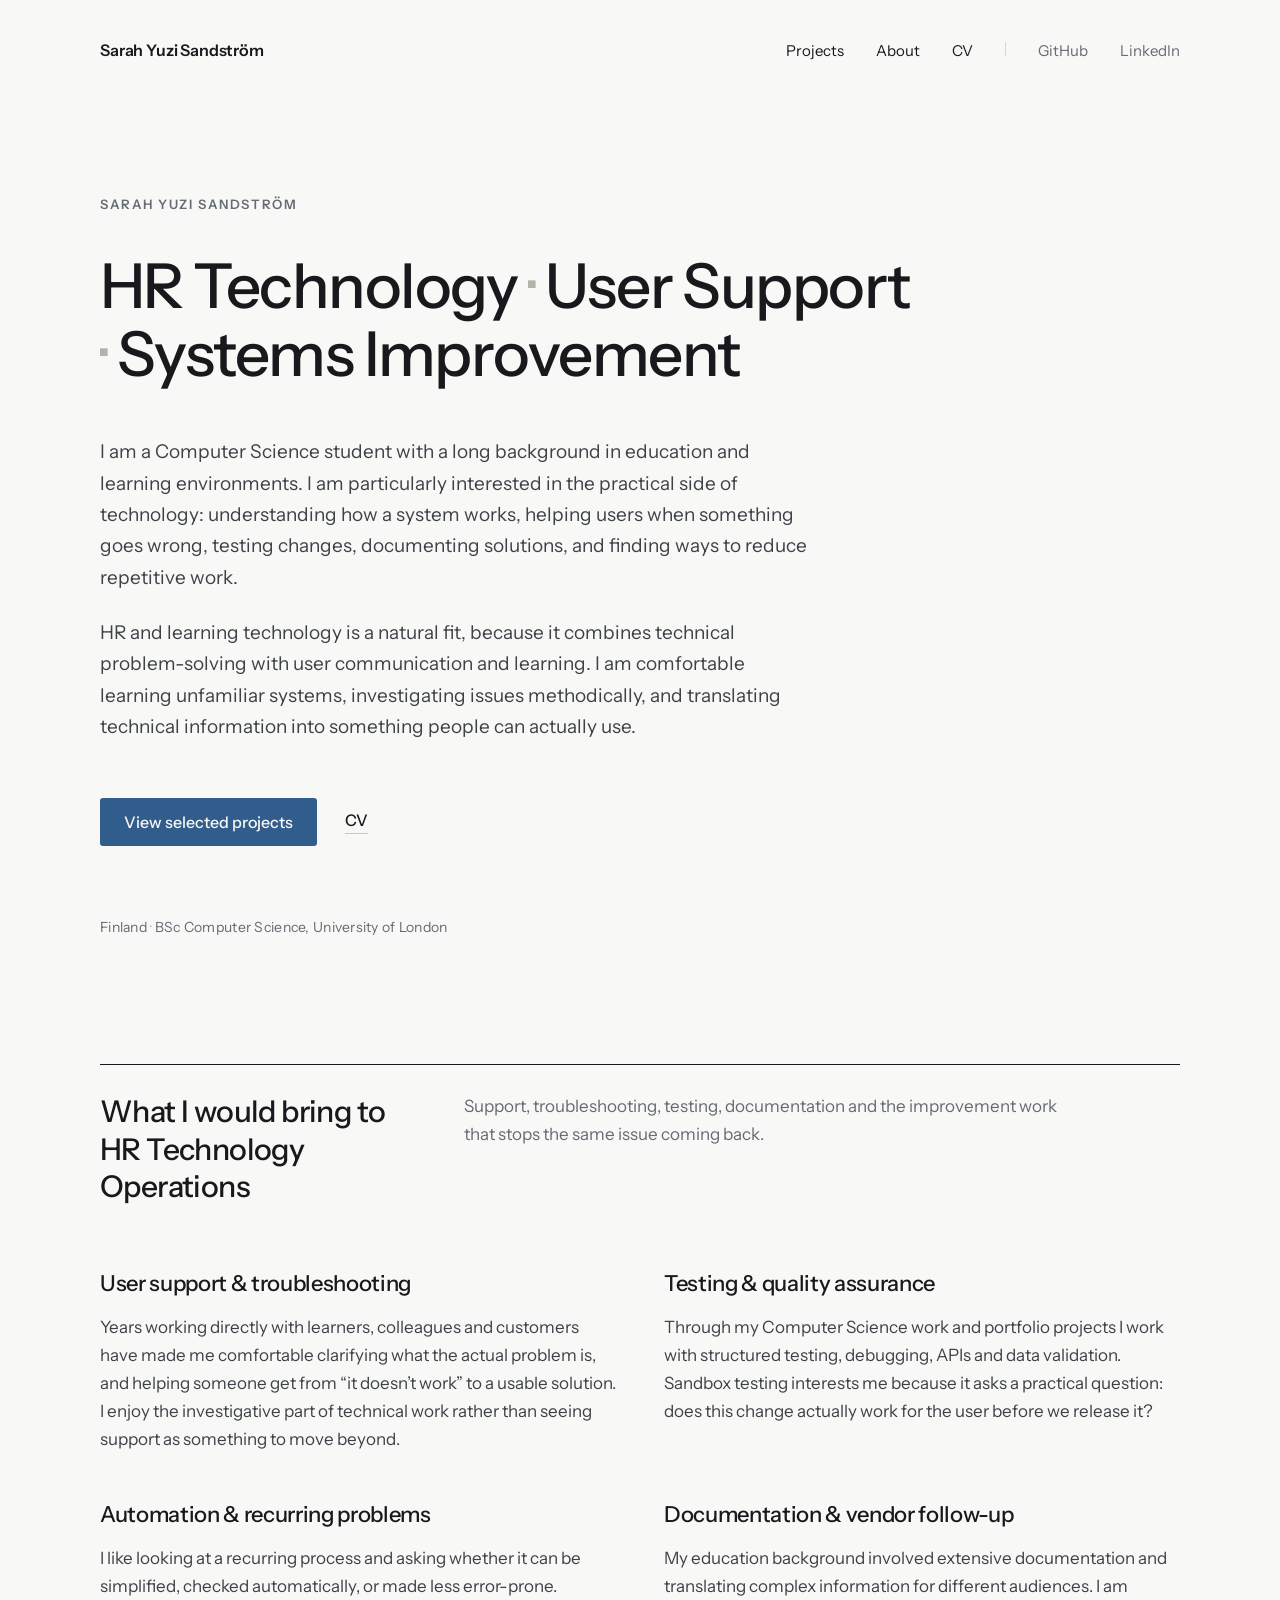
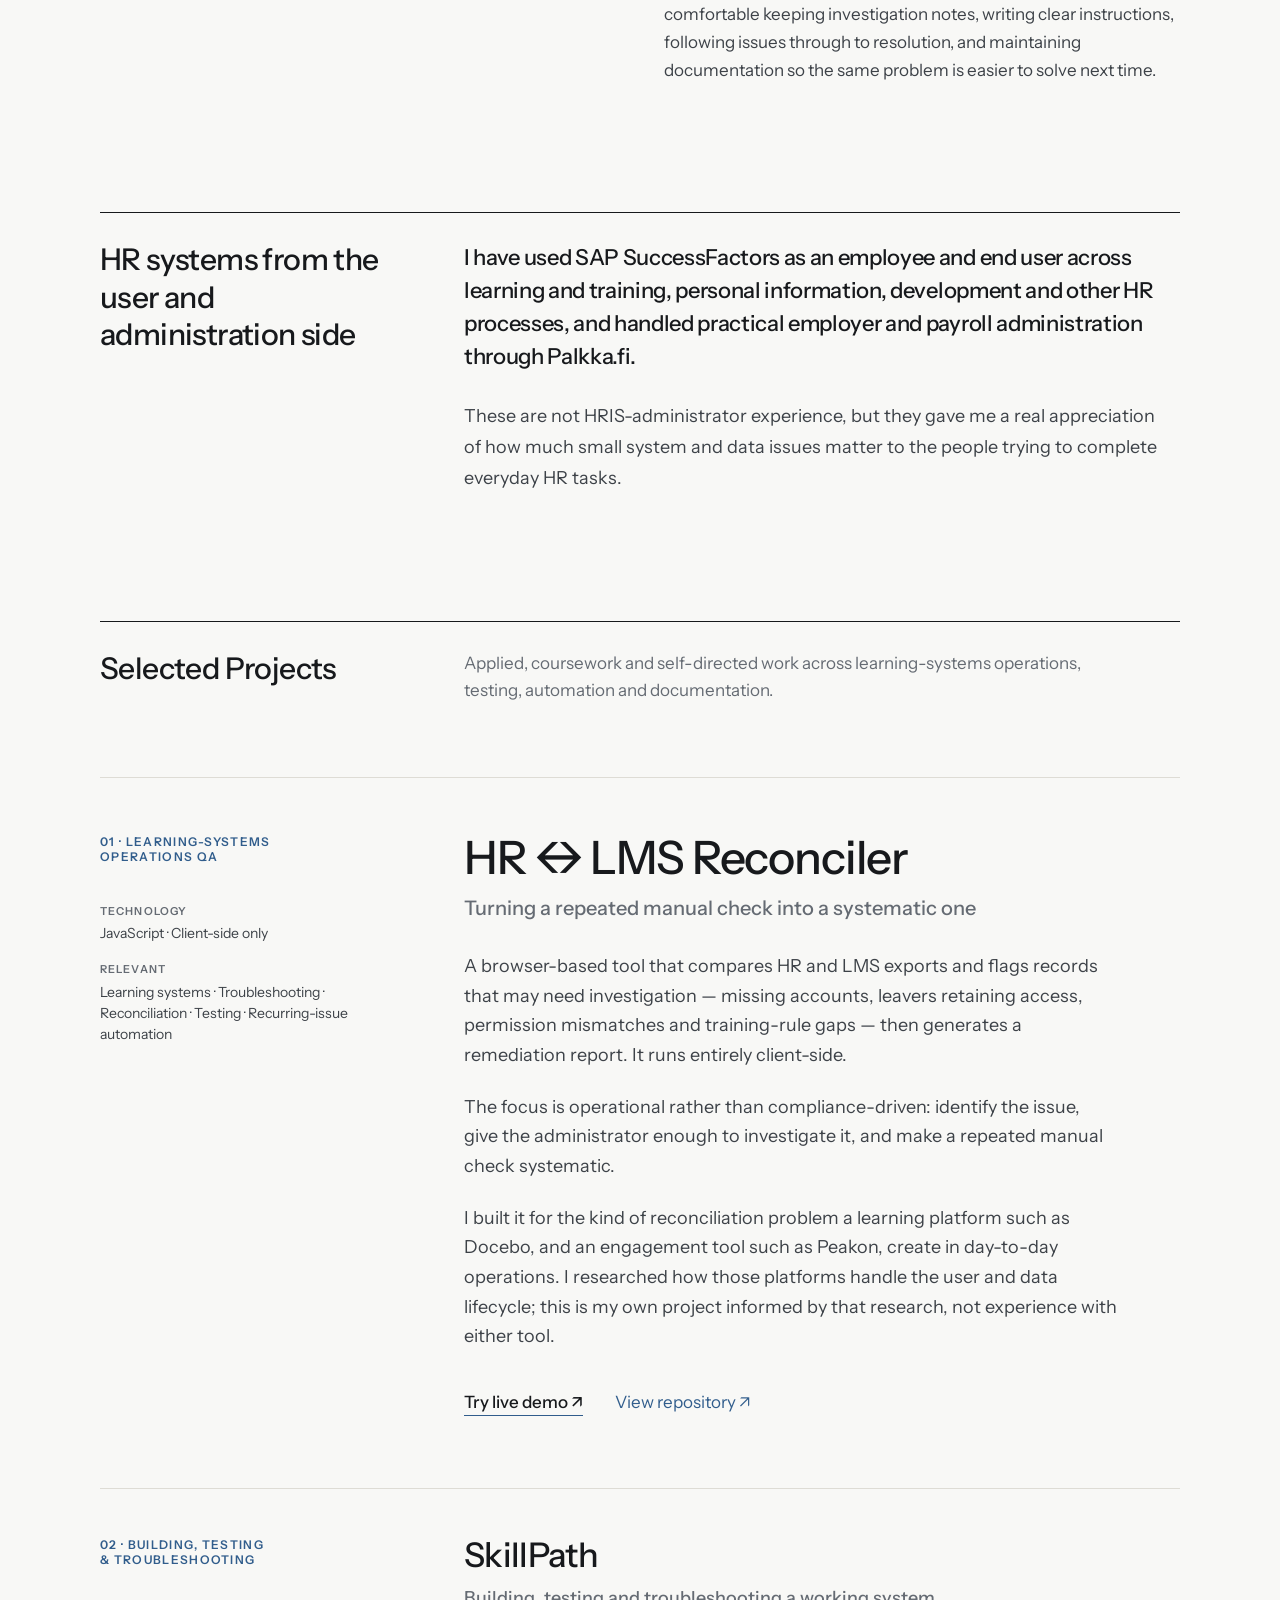
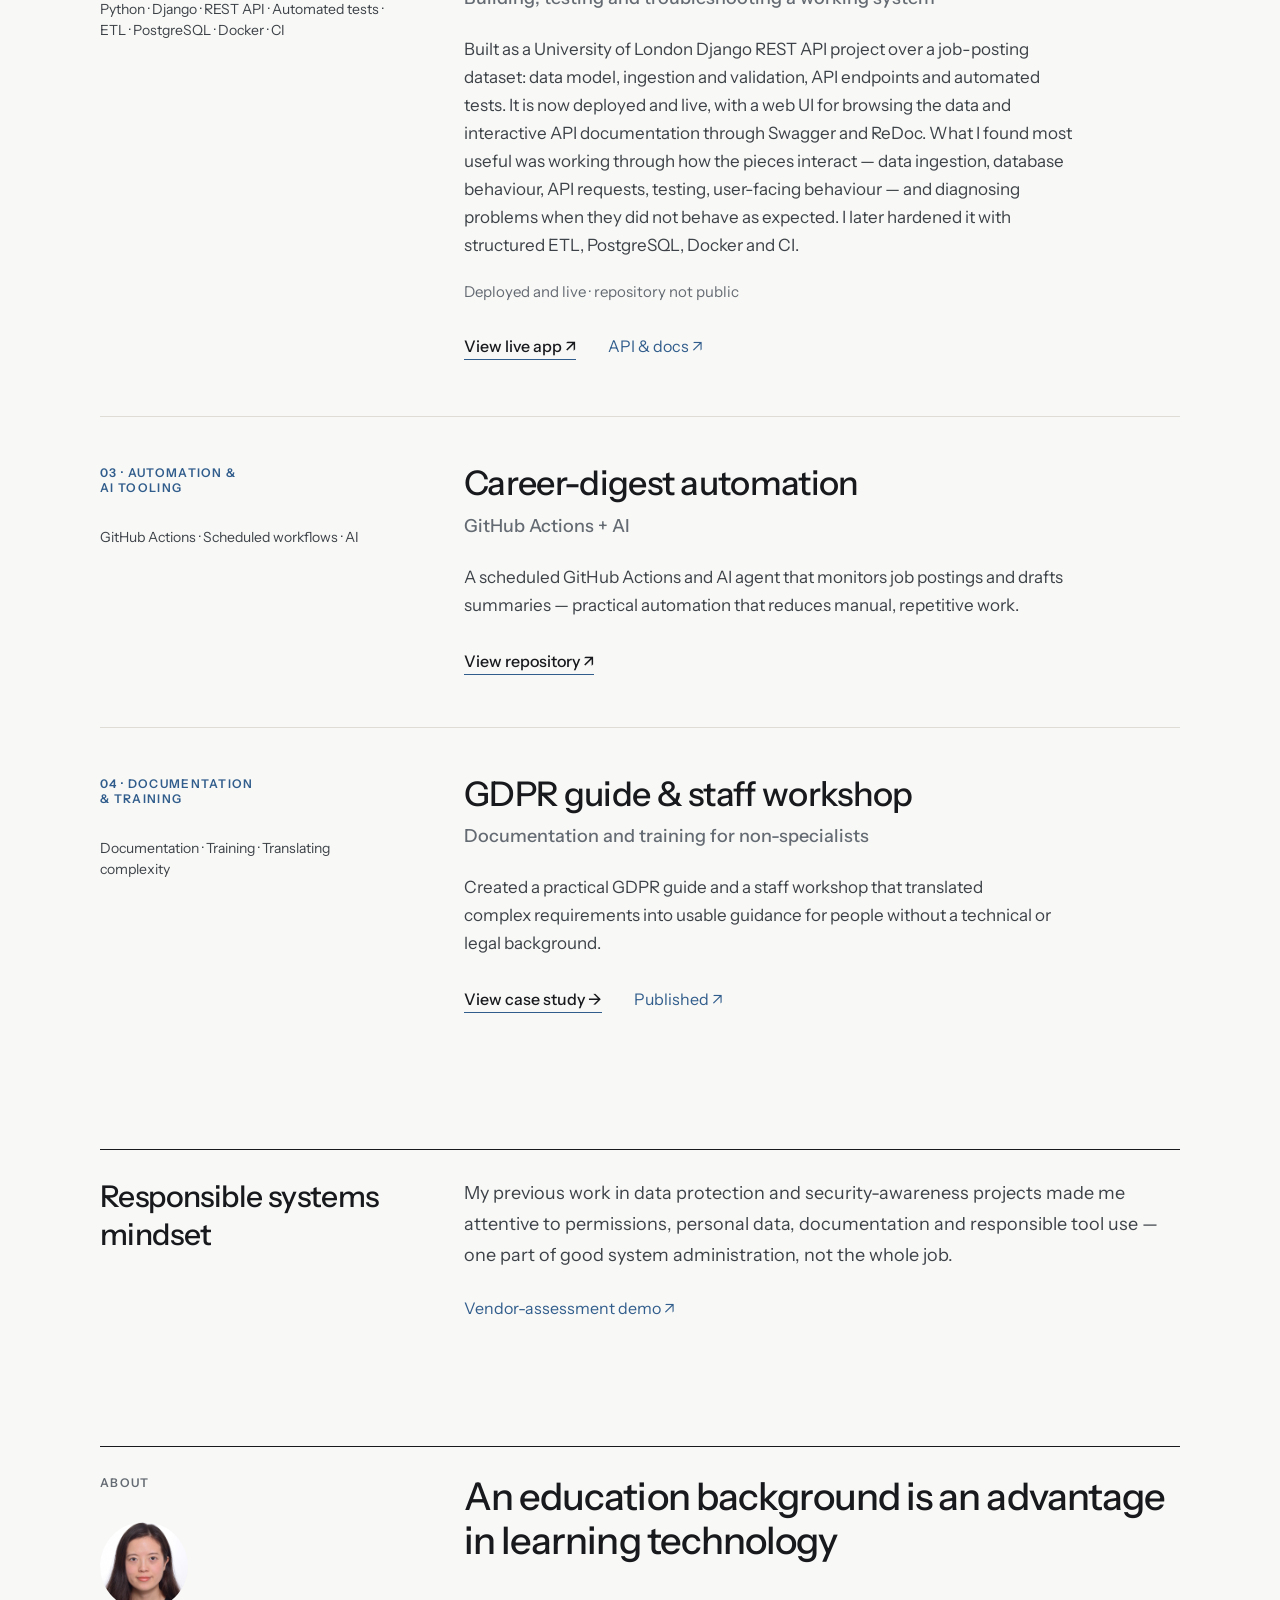
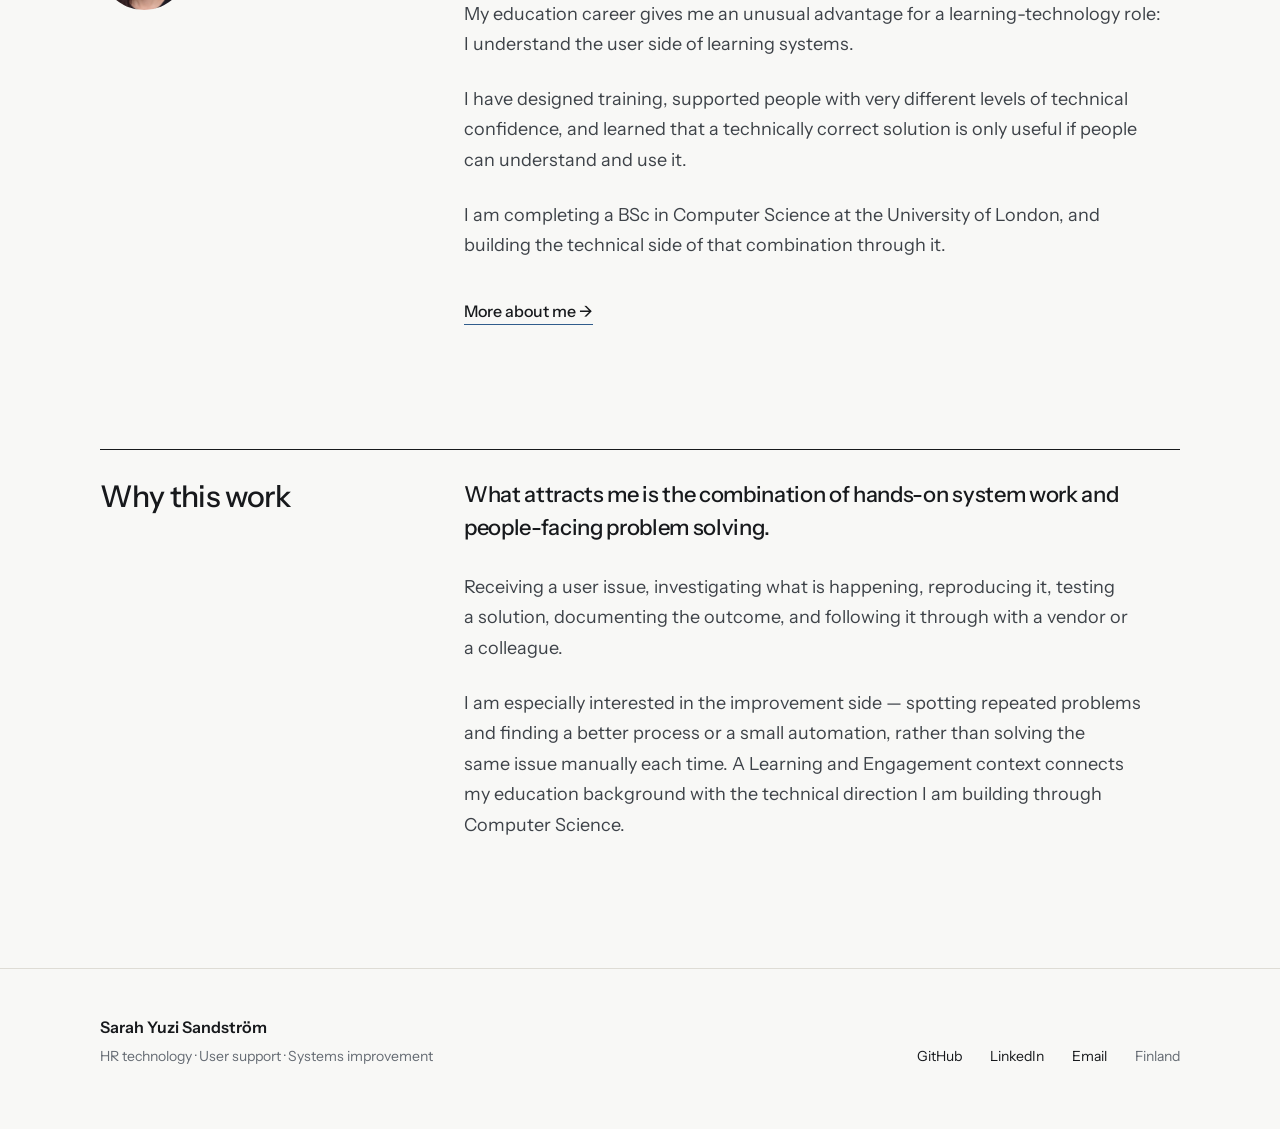
==== commit e99ff010: "Reposition portfolio for HR technology operations Rewrite and reorder the site's content around an o" ====
--- a/index.html
+++ b/index.html
@@ -3,8 +3,8 @@
 <head>
 <meta charset="utf-8">
 <meta name="viewport" content="width=device-width, initial-scale=1">
-<title>Sarah Yuzi Sandström — HR Technology &amp; Systems · Data Protection · GRC</title>
-<meta name="description" content="HR technology and systems work grounded in data protection and GRC, by Sarah Yuzi Sandström.">
+<title>Sarah Yuzi Sandström — HR Technology · User Support · Systems Improvement</title>
+<meta name="description" content="HR and learning technology operations — user support, troubleshooting, testing, documentation and practical automation, by Sarah Yuzi Sandström.">
 <link rel="preconnect" href="https://fonts.googleapis.com">
 <link rel="preconnect" href="https://fonts.gstatic.com" crossorigin>
 <link href="https://fonts.googleapis.com/css2?family=Instrument+Sans:ital,wght@0,400..700;1,400..600&display=swap" rel="stylesheet">
@@ -26,9 +26,9 @@
 </header>
 <div style="max-width: 1240px; margin: 0 auto; padding: 96px 80px 128px">
 <p style="margin: 0 0 40px; font-size: 13px; font-weight: 600; letter-spacing: 0.12em; text-transform: uppercase; color: #656B73">Sarah Yuzi Sandström</p>
-<h1 style="margin: 0; max-width: 980px; font-size: 62px; line-height: 1.1; font-weight: 500; letter-spacing: -0.025em; text-wrap: balance">HR Technology &amp; Systems <span style="color: #B4B2A9">·</span> Data Protection <span style="color: #B4B2A9">·</span> GRC <span style="color: #B4B2A9">·</span> Automation</h1>
-<p style="margin: 48px 0 0; max-width: 720px; font-size: 19px; line-height: 1.65; color: #3D4248; text-wrap: pretty">I work where HR systems and data protection meet. A Computer Science student with more than ten years in education, I am moving into HR technology and systems work — building tools that keep people data consistent across platforms — while keeping the data-protection strength I built through applied privacy research, GRC practice and staff training.</p>
-<p style="margin: 24px 0 0; max-width: 720px; font-size: 19px; line-height: 1.65; color: #3D4248; text-wrap: pretty">The two belong together. HR systems hold the most sensitive data an organisation has, and it is in the lifecycle gaps — stale access, mismatched permissions, manual admin work — that both the operational cost and the privacy risk show up.</p>
+<h1 style="margin: 0; max-width: 980px; font-size: 62px; line-height: 1.1; font-weight: 500; letter-spacing: -0.025em; text-wrap: balance">HR Technology <span style="color: #B4B2A9">·</span> User Support <span style="color: #B4B2A9">·</span> Systems Improvement</h1>
+<p style="margin: 48px 0 0; max-width: 720px; font-size: 19px; line-height: 1.65; color: #3D4248; text-wrap: pretty">I am a Computer Science student with a long background in education and learning environments. I am particularly interested in the practical side of technology: understanding how a system works, helping users when something goes wrong, testing changes, documenting solutions, and finding ways to reduce repetitive work.</p>
+<p style="margin: 24px 0 0; max-width: 720px; font-size: 19px; line-height: 1.65; color: #3D4248; text-wrap: pretty">HR and learning technology is a natural fit, because it combines technical problem-solving with user communication and learning. I am comfortable learning unfamiliar systems, investigating issues methodically, and translating technical information into something people can actually use.</p>
 <div style="margin-top: 56px; display: flex; align-items: center; gap: 28px">
 <a href="projects/" style="display: inline-block; padding: 14px 24px; background: #315D8C; color: #F8F8F6; font-size: 16px; font-weight: 500; border-radius: 3px">View selected projects</a>
 <a href="cv/" style="font-size: 16px; font-weight: 500; color: #17191C; border-bottom: 1px solid #C9C7BF; padding-bottom: 3px">CV</a>
@@ -36,28 +36,63 @@
 <p style="margin: 72px 0 0; font-size: 14px; letter-spacing: 0.02em; color: #656B73">Finland <span style="color: #B4B2A9">·</span> BSc Computer Science, University of London</p>
 </div>
 <div style="max-width: 1240px; margin: 0 auto; padding: 0 80px 128px">
+<div style="display: grid; grid-template-columns: 300px minmax(0, 1fr); gap: 64px; border-top: 1px solid #17191C; padding-top: 28px; padding-bottom: 64px">
+<h2 style="margin: 0; font-size: 30px; font-weight: 500; letter-spacing: -0.02em; line-height: 1.25">What I would bring to HR Technology Operations</h2>
+<p style="margin: 0; max-width: 620px; font-size: 17px; line-height: 1.6; color: #656B73">Support, troubleshooting, testing, documentation and the improvement work that stops the same issue coming back.</p>
+</div>
+<div style="display: grid; grid-template-columns: repeat(2, minmax(0, 1fr)); gap: 48px">
+<div>
+<h3 style="margin: 0 0 16px; font-size: 22px; font-weight: 500; letter-spacing: -0.015em">User support &amp; troubleshooting</h3>
+<p style="margin: 0; max-width: 520px; font-size: 17px; line-height: 1.65; color: #3D4248; text-wrap: pretty">Years working directly with learners, colleagues and customers have made me comfortable clarifying what the actual problem is, and helping someone get from &ldquo;it doesn&rsquo;t work&rdquo; to a usable solution. I enjoy the investigative part of technical work rather than seeing support as something to move beyond.</p>
+</div>
+<div>
+<h3 style="margin: 0 0 16px; font-size: 22px; font-weight: 500; letter-spacing: -0.015em">Testing &amp; quality assurance</h3>
+<p style="margin: 0; max-width: 520px; font-size: 17px; line-height: 1.65; color: #3D4248; text-wrap: pretty">Through my Computer Science work and portfolio projects I work with structured testing, debugging, APIs and data validation. Sandbox testing interests me because it asks a practical question: does this change actually work for the user before we release it?</p>
+</div>
+<div>
+<h3 style="margin: 0 0 16px; font-size: 22px; font-weight: 500; letter-spacing: -0.015em">Automation &amp; recurring problems</h3>
+<p style="margin: 0; max-width: 520px; font-size: 17px; line-height: 1.65; color: #3D4248; text-wrap: pretty">I like looking at a recurring process and asking whether it can be simplified, checked automatically, or made less error-prone.</p>
+</div>
+<div>
+<h3 style="margin: 0 0 16px; font-size: 22px; font-weight: 500; letter-spacing: -0.015em">Documentation &amp; vendor follow-up</h3>
+<p style="margin: 0; max-width: 520px; font-size: 17px; line-height: 1.65; color: #3D4248; text-wrap: pretty">My education background involved extensive documentation and translating complex information for different audiences. I am comfortable keeping investigation notes, writing clear instructions, following issues through to resolution, and maintaining documentation so the same problem is easier to solve next time.</p>
+</div>
+</div>
+</div>
+<div style="max-width: 1240px; margin: 0 auto; padding: 0 80px 128px">
+<div style="display: grid; grid-template-columns: 300px minmax(0, 1fr); gap: 64px; border-top: 1px solid #17191C; padding-top: 28px">
+<h2 style="margin: 0; font-size: 30px; font-weight: 500; letter-spacing: -0.02em; line-height: 1.25">HR systems from the user and administration side</h2>
+<div>
+<p style="margin: 0; max-width: 700px; font-size: 22px; font-weight: 500; line-height: 1.5; letter-spacing: -0.015em; text-wrap: pretty">I have used SAP SuccessFactors as an employee and end user across learning and training, personal information, development and other HR processes, and handled practical employer and payroll administration through Palkka.fi.</p>
+<p style="margin: 28px 0 0; max-width: 700px; font-size: 18px; line-height: 1.7; color: #3D4248; text-wrap: pretty">These are not HRIS-administrator experience, but they gave me a real appreciation of how much small system and data issues matter to the people trying to complete everyday HR tasks.</p>
+</div>
+</div>
+</div>
+<div style="max-width: 1240px; margin: 0 auto; padding: 0 80px 128px">
 <div style="display: grid; grid-template-columns: 300px minmax(0, 1fr); gap: 64px; padding-bottom: 72px; border-top: 1px solid #17191C; padding-top: 28px">
 <h2 style="margin: 0; font-size: 30px; font-weight: 500; letter-spacing: -0.02em">Selected Projects</h2>
-<p style="margin: 0; max-width: 620px; font-size: 17px; line-height: 1.6; color: #656B73">Applied, coursework and self-directed work across HR technology and systems, data protection and practical automation.</p>
+<p style="margin: 0; max-width: 620px; font-size: 17px; line-height: 1.6; color: #656B73">Applied, coursework and self-directed work across learning-systems operations, testing, automation and documentation.</p>
 </div>
 <article style="display: grid; grid-template-columns: 300px minmax(0, 1fr); gap: 64px; padding: 56px 0 72px; border-top: 1px solid #DEDCD5">
 <div>
-<p style="margin: 0; font-size: 12px; font-weight: 600; letter-spacing: 0.11em; text-transform: uppercase; color: #315D8C">01 · HR systems &amp;<br/>data lifecycle</p>
+<p style="margin: 0; font-size: 12px; font-weight: 600; letter-spacing: 0.11em; text-transform: uppercase; color: #315D8C">01 · Learning-systems<br/>operations QA</p>
 <dl style="margin: 40px 0 0; display: grid; gap: 20px">
 <div>
 <dt style="font-size: 11px; font-weight: 600; letter-spacing: 0.1em; text-transform: uppercase; color: #656B73">Technology</dt>
 <dd style="margin: 6px 0 0; font-size: 14px; color: #3D4248">JavaScript · Client-side only</dd>
 </div>
 <div>
-<dt style="font-size: 11px; font-weight: 600; letter-spacing: 0.1em; text-transform: uppercase; color: #656B73">Capability</dt>
-<dd style="margin: 6px 0 0; font-size: 14px; line-height: 1.5; color: #3D4248">HR / LMS reconciliation · Access review · Remediation reporting</dd>
+<dt style="font-size: 11px; font-weight: 600; letter-spacing: 0.1em; text-transform: uppercase; color: #656B73">Relevant</dt>
+<dd style="margin: 6px 0 0; font-size: 14px; line-height: 1.5; color: #3D4248">Learning systems · Troubleshooting · Reconciliation · Testing · Recurring-issue automation</dd>
 </div>
 </dl>
 </div>
 <div>
 <h3 style="margin: 0; font-size: 46px; font-weight: 500; letter-spacing: -0.025em; line-height: 1.05">HR ↔ LMS Reconciler</h3>
-<p style="margin: 14px 0 0; font-size: 20px; font-weight: 500; color: #656B73">Reconciling HR and LMS exports without moving the data</p>
-<p style="margin: 32px 0 0; max-width: 660px; font-size: 18px; line-height: 1.65; color: #3D4248; text-wrap: pretty">A browser-only tool that reconciles HR and LMS exports and flags missing accounts, leavers retaining access, permission mismatches and training-rule gaps, then auto-generates a remediation report. Built after investigating how Docebo and Peakon handle the user and data lifecycle.</p>
+<p style="margin: 14px 0 0; font-size: 20px; font-weight: 500; color: #656B73">Turning a repeated manual check into a systematic one</p>
+<p style="margin: 32px 0 0; max-width: 660px; font-size: 18px; line-height: 1.65; color: #3D4248; text-wrap: pretty">A browser-based tool that compares HR and LMS exports and flags records that may need investigation — missing accounts, leavers retaining access, permission mismatches and training-rule gaps — then generates a remediation report. It runs entirely client-side.</p>
+<p style="margin: 22px 0 0; max-width: 660px; font-size: 18px; line-height: 1.65; color: #3D4248; text-wrap: pretty">The focus is operational rather than compliance-driven: identify the issue, give the administrator enough to investigate it, and make a repeated manual check systematic.</p>
+<p style="margin: 22px 0 0; max-width: 660px; font-size: 18px; line-height: 1.65; color: #3D4248; text-wrap: pretty">I built it for the kind of reconciliation problem a learning platform such as Docebo, and an engagement tool such as Peakon, create in day-to-day operations. I researched how those platforms handle the user and data lifecycle; this is my own project informed by that research, not experience with either tool.</p>
 <div style="margin-top: 40px; display: flex; align-items: baseline; gap: 32px">
 <a href="https://yuzi2021.github.io/hr-lms-reconciler/" style="font-size: 17px; font-weight: 500; color: #17191C; border-bottom: 1px solid #315D8C; padding-bottom: 3px">Try live demo ↗</a>
 <a href="https://github.com/yuzi2021/hr-lms-reconciler" style="font-size: 17px; color: #315D8C">View repository ↗</a>
@@ -66,14 +101,18 @@
 </article>
 <article style="display: grid; grid-template-columns: 300px minmax(0, 1fr); gap: 64px; padding: 48px 0 56px; border-top: 1px solid #DEDCD5">
 <div>
-<p style="margin: 0; font-size: 12px; font-weight: 600; letter-spacing: 0.11em; text-transform: uppercase; color: #315D8C">02 · Coursework<br/>backend build</p>
-<p style="margin: 32px 0 0; font-size: 14px; line-height: 1.5; color: #3D4248">Python · Django · REST API · Automated tests</p>
-</div>
-<div>
-<h3 style="margin: 0; font-size: 34px; font-weight: 500; letter-spacing: -0.02em; line-height: 1.1">SkillPath Navigator</h3>
-<p style="margin: 12px 0 0; font-size: 18px; font-weight: 500; color: #656B73">Django / REST API for skills and learning paths</p>
-<p style="margin: 26px 0 0; max-width: 620px; font-size: 17px; line-height: 1.65; color: #3D4248; text-wrap: pretty">A relational data model with a CSV loader, six API endpoints, ORM analytics and automated tests — the same modelling problem that sits under most HR systems.</p>
-<p style="margin: 20px 0 0; max-width: 620px; font-size: 15px; line-height: 1.7; color: #656B73">Coursework · repository not public</p>
+<p style="margin: 0; font-size: 12px; font-weight: 600; letter-spacing: 0.11em; text-transform: uppercase; color: #315D8C">02 · Building, testing<br/>&amp; troubleshooting</p>
+<p style="margin: 32px 0 0; font-size: 14px; line-height: 1.5; color: #3D4248">Python · Django · REST API · Automated tests · ETL · PostgreSQL · Docker · CI</p>
+</div>
+<div>
+<h3 style="margin: 0; font-size: 34px; font-weight: 500; letter-spacing: -0.02em; line-height: 1.1">SkillPath</h3>
+<p style="margin: 12px 0 0; font-size: 18px; font-weight: 500; color: #656B73">Building, testing and troubleshooting a working system</p>
+<p style="margin: 26px 0 0; max-width: 620px; font-size: 17px; line-height: 1.65; color: #3D4248; text-wrap: pretty">Built as a University of London Django REST API project over a job-posting dataset: data model, ingestion and validation, API endpoints and automated tests. It is now deployed and live, with a web UI for browsing the data and interactive API documentation through Swagger and ReDoc. What I found most useful was working through how the pieces interact — data ingestion, database behaviour, API requests, testing, user-facing behaviour — and diagnosing problems when they did not behave as expected. I later hardened it with structured ETL, PostgreSQL, Docker and CI.</p>
+<p style="margin: 20px 0 0; max-width: 620px; font-size: 15px; line-height: 1.7; color: #656B73">Deployed and live · repository not public</p>
+<div style="margin-top: 32px; display: flex; align-items: baseline; gap: 32px">
+<a href="https://skillpath-navigator-bji1.onrender.com/app/" style="font-size: 16px; font-weight: 500; color: #17191C; border-bottom: 1px solid #315D8C; padding-bottom: 3px">View live app ↗</a>
+<a href="https://skillpath-navigator-bji1.onrender.com/" style="font-size: 16px; color: #315D8C">API &amp; docs ↗</a>
+</div>
 </div>
 </article>
 <article style="display: grid; grid-template-columns: 300px minmax(0, 1fr); gap: 64px; padding: 48px 0 56px; border-top: 1px solid #DEDCD5">
@@ -84,99 +123,36 @@
 <div>
 <h3 style="margin: 0; font-size: 34px; font-weight: 500; letter-spacing: -0.02em; line-height: 1.1">Career-digest automation</h3>
 <p style="margin: 12px 0 0; font-size: 18px; font-weight: 500; color: #656B73">GitHub Actions + AI</p>
-<p style="margin: 26px 0 0; max-width: 620px; font-size: 17px; line-height: 1.65; color: #3D4248; text-wrap: pretty">A scheduled agent that monitors job postings across target companies and drafts summaries — practical automation that reduces manual work while leaving the judgement human.</p>
+<p style="margin: 26px 0 0; max-width: 620px; font-size: 17px; line-height: 1.65; color: #3D4248; text-wrap: pretty">A scheduled GitHub Actions and AI agent that monitors job postings and drafts summaries — practical automation that reduces manual, repetitive work.</p>
 <div style="margin-top: 32px">
 <a href="https://github.com/yuzi2021/ai-digest-agent-demo" style="font-size: 16px; font-weight: 500; color: #17191C; border-bottom: 1px solid #315D8C; padding-bottom: 3px">View repository ↗</a>
 </div>
 </div>
 </article>
-<article style="display: grid; grid-template-columns: 300px minmax(0, 1fr); gap: 64px; padding: 48px 0 56px; border-top: 1px solid #DEDCD5">
-<div>
-<p style="margin: 0; font-size: 12px; font-weight: 600; letter-spacing: 0.11em; text-transform: uppercase; color: #315D8C">04 · Applied<br/>workplace project</p>
-<p style="margin: 32px 0 0; font-size: 14px; line-height: 1.5; color: #3D4248">GDPR · Security Awareness · Applied Work</p>
-</div>
-<div>
-<h3 style="margin: 0; font-size: 34px; font-weight: 500; letter-spacing: -0.02em; line-height: 1.1">Privacy &amp; Security Awareness Initiative</h3>
-<p style="margin: 12px 0 0; font-size: 18px; font-weight: 500; color: #656B73">Research, practical guidance &amp; staff training</p>
-<p style="margin: 26px 0 0; max-width: 620px; font-size: 17px; line-height: 1.65; color: #3D4248; text-wrap: pretty">Research into workplace data-protection needs, a 57-page staff guide authored from the findings, and training delivered for non-technical users.</p>
+<article style="display: grid; grid-template-columns: 300px minmax(0, 1fr); gap: 64px; padding: 48px 0 8px; border-top: 1px solid #DEDCD5">
+<div>
+<p style="margin: 0; font-size: 12px; font-weight: 600; letter-spacing: 0.11em; text-transform: uppercase; color: #315D8C">04 · Documentation<br/>&amp; training</p>
+<p style="margin: 32px 0 0; font-size: 14px; line-height: 1.5; color: #3D4248">Documentation · Training · Translating complexity</p>
+</div>
+<div>
+<h3 style="margin: 0; font-size: 34px; font-weight: 500; letter-spacing: -0.02em; line-height: 1.1">GDPR guide &amp; staff workshop</h3>
+<p style="margin: 12px 0 0; font-size: 18px; font-weight: 500; color: #656B73">Documentation and training for non-specialists</p>
+<p style="margin: 26px 0 0; max-width: 620px; font-size: 17px; line-height: 1.65; color: #3D4248; text-wrap: pretty">Created a practical GDPR guide and a staff workshop that translated complex requirements into usable guidance for people without a technical or legal background.</p>
 <div style="margin-top: 32px; display: flex; align-items: baseline; gap: 32px">
 <a href="projects/privacy-security-awareness/" style="font-size: 16px; font-weight: 500; color: #17191C; border-bottom: 1px solid #315D8C; padding-bottom: 3px">View case study →</a>
-<a href="https://www.theseus.fi/items/0a0d6240-02af-46a7-a733-f4bae8005e5d" style="font-size: 16px; color: #315D8C">Published thesis ↗</a>
-</div>
-</div>
-</article>
-<article style="display: grid; grid-template-columns: 300px minmax(0, 1fr); gap: 64px; padding: 48px 0 8px; border-top: 1px solid #DEDCD5">
-<div>
-<p style="margin: 0; font-size: 12px; font-weight: 600; letter-spacing: 0.11em; text-transform: uppercase; color: #315D8C">05 · Self-directed<br/>GRC sample</p>
-<p style="margin: 32px 0 0; font-size: 14px; line-height: 1.5; color: #3D4248">Vendor risk · Evidence review · Documentation</p>
-</div>
-<div>
-<h3 style="margin: 0; font-size: 34px; font-weight: 500; letter-spacing: -0.02em; line-height: 1.1">GRC Vendor Assessment</h3>
-<p style="margin: 12px 0 0; font-size: 18px; font-weight: 500; color: #656B73">Vendor risk register &amp; assessment workflow <span style="color: #B4B2A9">·</span> demo</p>
-<p style="margin: 26px 0 0; max-width: 620px; font-size: 17px; line-height: 1.65; color: #3D4248; text-wrap: pretty">A vendor risk register and assessment workflow documented end to end — evidence request and review, findings, conditional approval, residual-risk tracking and follow-up.</p>
-<div style="margin-top: 32px">
-<a href="https://github.com/yuzi2021/grc-vendor-assessment-demo" style="font-size: 16px; font-weight: 500; color: #17191C; border-bottom: 1px solid #315D8C; padding-bottom: 3px">View repository ↗</a>
-</div>
-</div>
-</article>
-</div>
-<div style="max-width: 1240px; margin: 0 auto; padding: 0 80px 128px">
-<div style="display: grid; grid-template-columns: 300px minmax(0, 1fr); gap: 64px; border-top: 1px solid #17191C; padding-top: 28px; padding-bottom: 64px">
-<h2 style="margin: 0; font-size: 30px; font-weight: 500; letter-spacing: -0.02em">Relevant Skills</h2>
-<p style="margin: 0; max-width: 620px; font-size: 17px; line-height: 1.6; color: #656B73">Skills I am developing and applying across HR systems and operations, data protection and governance, automation and communication.</p>
-</div>
-<div style="display: grid; grid-template-columns: repeat(4, minmax(0, 1fr)); gap: 48px">
-<div>
-<h3 style="margin: 0 0 24px; font-size: 17px; font-weight: 600; letter-spacing: -0.01em">HR Systems &amp; Operations</h3>
-<ul style="margin: 0; padding: 0; list-style: none; display: grid; gap: 12px; font-size: 15px; line-height: 1.45; color: #3D4248">
-<li>HR / LMS data reconciliation</li>
-<li>Joiner–mover–leaver lifecycle</li>
-<li>Access and permission review</li>
-<li>Training-rule and compliance gaps</li>
-<li>LMS administration concepts <span style="color: #656B73">— Docebo, Peakon research</span></li>
-<li>People-data modelling</li>
-<li>Reporting and remediation workflows</li>
-<li>Process redesign to reduce manual admin</li>
-</ul>
-</div>
-<div>
-<h3 style="margin: 0 0 24px; font-size: 17px; font-weight: 600; letter-spacing: -0.01em">Data Protection &amp; GRC</h3>
-<ul style="margin: 0; padding: 0; list-style: none; display: grid; gap: 12px; font-size: 15px; line-height: 1.45; color: #3D4248">
-<li>GDPR <span style="color: #656B73">— applied experience</span></li>
-<li>Employee-data protection</li>
-<li>DPIA / RoPA</li>
-<li>Security awareness &amp; training</li>
-<li>Vendor-risk workflows</li>
-<li>Evidence request &amp; review</li>
-<li>ISO/IEC 27001 <span style="color: #656B73">— working knowledge</span></li>
-<li>SOC 2 <span style="color: #656B73">— concepts and evidence model</span></li>
-<li>Risk / exception tracking</li>
-</ul>
-</div>
-<div>
-<h3 style="margin: 0 0 24px; font-size: 17px; font-weight: 600; letter-spacing: -0.01em">Technical &amp; Automation</h3>
-<ul style="margin: 0; padding: 0; list-style: none; display: grid; gap: 12px; font-size: 15px; line-height: 1.45; color: #3D4248">
-<li>Python</li>
-<li>Django · REST APIs</li>
-<li>Relational data modelling · SQL</li>
-<li>JavaScript · HTML / CSS</li>
-<li>Git / GitHub</li>
-<li>GitHub Actions</li>
-<li>CSV / JSON / YAML</li>
-<li>Jira · Confluence</li>
-<li>AI-assisted development</li>
-</ul>
-</div>
-<div>
-<h3 style="margin: 0 0 24px; font-size: 17px; font-weight: 600; letter-spacing: -0.01em">Communication &amp; Enablement</h3>
-<ul style="margin: 0; padding: 0; list-style: none; display: grid; gap: 12px; font-size: 15px; line-height: 1.45; color: #3D4248">
-<li>Professional written English</li>
-<li>Technical and regulatory writing</li>
-<li>Security-awareness training</li>
-<li>End-user training &amp; enablement</li>
-<li>Stakeholder coordination</li>
-<li>Translating technical requirements for non-technical audiences</li>
-</ul>
+<a href="https://www.theseus.fi/items/0a0d6240-02af-46a7-a733-f4bae8005e5d" style="font-size: 16px; color: #315D8C">Published ↗</a>
+</div>
+</div>
+</article>
+</div>
+<div style="max-width: 1240px; margin: 0 auto; padding: 0 80px 128px">
+<div style="display: grid; grid-template-columns: 300px minmax(0, 1fr); gap: 64px; border-top: 1px solid #17191C; padding-top: 28px">
+<h2 style="margin: 0; font-size: 30px; font-weight: 500; letter-spacing: -0.02em; line-height: 1.25">Responsible systems mindset</h2>
+<div>
+<p style="margin: 0; max-width: 700px; font-size: 18px; line-height: 1.7; color: #3D4248; text-wrap: pretty">My previous work in data protection and security-awareness projects made me attentive to permissions, personal data, documentation and responsible tool use — one part of good system administration, not the whole job.</p>
+<div style="margin-top: 28px">
+<a href="https://github.com/yuzi2021/grc-vendor-assessment-demo" style="font-size: 16px; color: #315D8C">Vendor-assessment demo ↗</a>
+</div>
 </div>
 </div>
 </div>
@@ -187,21 +163,31 @@
 <img alt="Sarah Yuzi Sandström" height="88" src="sarah-sandstrom.jpeg" style="display: block; width: 88px; height: 88px; border-radius: 50%; object-fit: cover; margin-top: 32px" width="88"/>
 </div>
 <div>
-<h2 style="margin: 0; max-width: 720px; font-size: 38px; font-weight: 500; letter-spacing: -0.025em; line-height: 1.15">From education to HR systems and data protection</h2>
-<p style="margin: 36px 0 0; max-width: 700px; font-size: 18px; line-height: 1.7; color: #3D4248; text-wrap: pretty">More than a decade in education and professional communication taught me how people actually use the systems that hold their data — and where the administrative work quietly piles up.</p>
-<p style="margin: 24px 0 0; max-width: 700px; font-size: 18px; line-height: 1.7; color: #3D4248; text-wrap: pretty">Computer Science and applied privacy work gave me the other half: how to build the tooling, and how to hold it to a data-protection standard.</p>
-<p style="margin: 24px 0 0; max-width: 700px; font-size: 18px; line-height: 1.7; color: #3D4248; text-wrap: pretty">I am completing a BSc in Computer Science at the University of London and building toward HR technology and systems roles where people data, automation, governance and clear communication intersect.</p>
+<h2 style="margin: 0; max-width: 720px; font-size: 38px; font-weight: 500; letter-spacing: -0.025em; line-height: 1.15">An education background is an advantage in learning technology</h2>
+<p style="margin: 36px 0 0; max-width: 700px; font-size: 18px; line-height: 1.7; color: #3D4248; text-wrap: pretty">My education career gives me an unusual advantage for a learning-technology role: I understand the user side of learning systems.</p>
+<p style="margin: 24px 0 0; max-width: 700px; font-size: 18px; line-height: 1.7; color: #3D4248; text-wrap: pretty">I have designed training, supported people with very different levels of technical confidence, and learned that a technically correct solution is only useful if people can understand and use it.</p>
+<p style="margin: 24px 0 0; max-width: 700px; font-size: 18px; line-height: 1.7; color: #3D4248; text-wrap: pretty">I am completing a BSc in Computer Science at the University of London, and building the technical side of that combination through it.</p>
 <div style="margin-top: 40px">
 <a href="about/" style="font-size: 16px; font-weight: 500; color: #17191C; border-bottom: 1px solid #315D8C; padding-bottom: 3px">More about me →</a>
 </div>
 </div>
 </div>
 </div>
+<div style="max-width: 1240px; margin: 0 auto; padding: 0 80px 128px">
+<div style="border-top: 1px solid #17191C; padding-top: 28px; display: grid; grid-template-columns: 300px minmax(0, 1fr); gap: 64px">
+<h2 style="margin: 0; font-size: 30px; font-weight: 500; letter-spacing: -0.02em; line-height: 1.25">Why this work</h2>
+<div>
+<p style="margin: 0; max-width: 700px; font-size: 22px; font-weight: 500; line-height: 1.5; letter-spacing: -0.015em; text-wrap: pretty">What attracts me is the combination of hands-on system work and people-facing problem solving.</p>
+<p style="margin: 28px 0 0; max-width: 700px; font-size: 18px; line-height: 1.7; color: #3D4248; text-wrap: pretty">Receiving a user issue, investigating what is happening, reproducing it, testing a solution, documenting the outcome, and following it through with a vendor or a colleague.</p>
+<p style="margin: 24px 0 0; max-width: 700px; font-size: 18px; line-height: 1.7; color: #3D4248; text-wrap: pretty">I am especially interested in the improvement side — spotting repeated problems and finding a better process or a small automation, rather than solving the same issue manually each time. A Learning and Engagement context connects my education background with the technical direction I am building through Computer Science.</p>
+</div>
+</div>
+</div>
 <footer style="border-top: 1px solid #DEDCD5">
 <div style="max-width: 1240px; margin: 0 auto; padding: 48px 80px 64px; display: flex; align-items: flex-end; justify-content: space-between; gap: 48px">
 <div>
 <p style="margin: 0; font-size: 16px; font-weight: 600">Sarah Yuzi Sandström</p>
-<p style="margin: 10px 0 0; font-size: 14px; color: #656B73">HR Technology &amp; Systems · Data Protection · GRC · Automation</p>
+<p style="margin: 10px 0 0; font-size: 14px; color: #656B73">HR technology · User support · Systems improvement</p>
 </div>
 <div style="display: flex; align-items: baseline; gap: 28px; font-size: 14px">
 <a href="https://github.com/yuzi2021" style="color: #17191C">GitHub</a>
